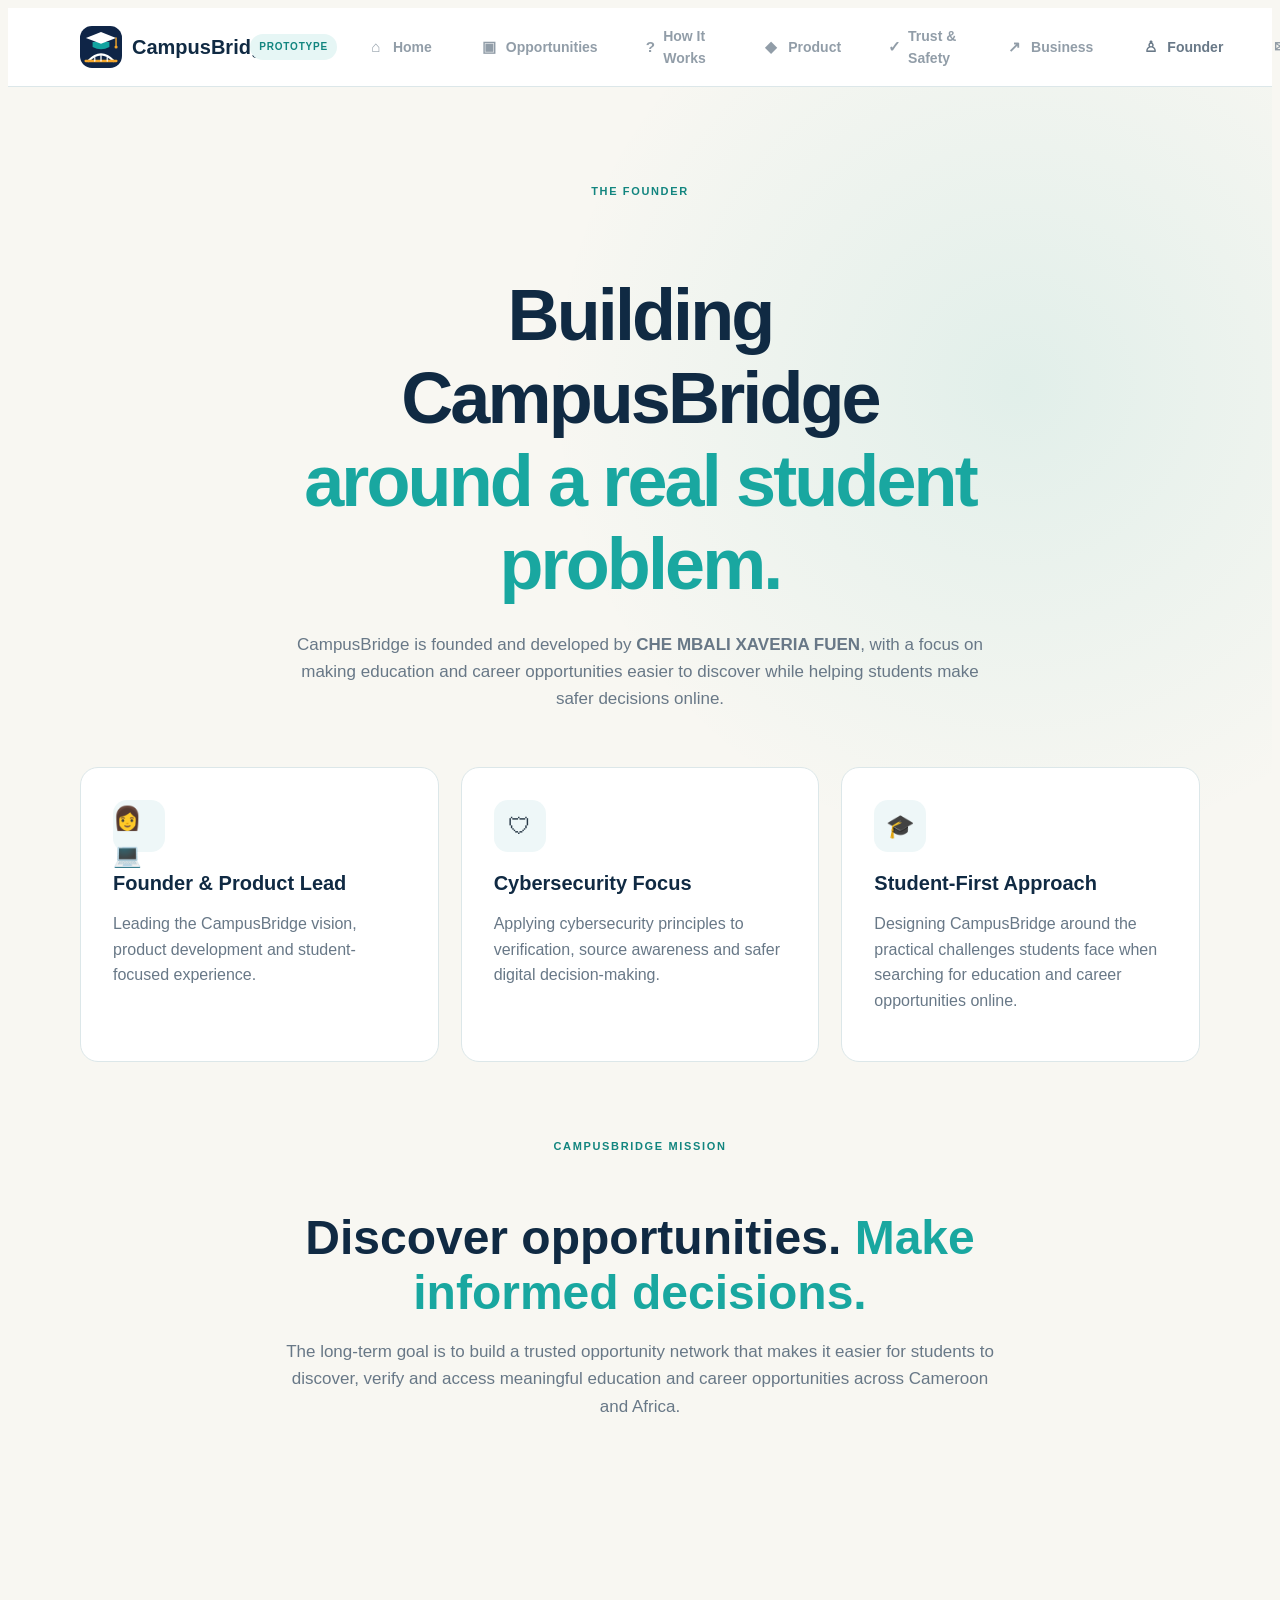
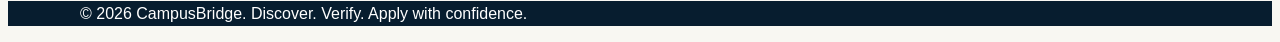
==== about.html @ 19564476 "Add dedicated Founder page" ====
<!DOCTYPE html>
<html lang="en">
<head>
    <meta charset="UTF-8">
    <meta name="viewport" content="width=device-width, initial-scale=1.0">

    <title>Founder | CampusBridge</title>

    <link rel="stylesheet" href="style.css">
</head>

<body>

    <header class="site-header">
        <div class="container nav-container">

            <a href="index.html" class="logo">
                <img src="campusbridge-logo.svg" alt="CampusBridge logo" class="logo-image">
                <span>CampusBridge</span>
            </a>

            <span class="prototype-badge">PROTOTYPE</span>

            <nav class="main-nav" aria-label="Main navigation">

                <a href="index.html" class="nav-link">
                    <span class="nav-icon">⌂</span>
                    <span>Home</span>
                </a>

                <a href="opportunities.html" class="nav-link">
                    <span class="nav-icon">▣</span>
                    <span>Opportunities</span>
                </a>

                <a href="how-it-works.html" class="nav-link">
                    <span class="nav-icon">?</span>
                    <span>How It Works</span>
                </a>

                <a href="product.html" class="nav-link">
                    <span class="nav-icon">◆</span>
                    <span>Product</span>
                </a>

                <a href="trust.html" class="nav-link">
                    <span class="nav-icon">✓</span>
                    <span>Trust &amp; Safety</span>
                </a>

                <a href="business.html" class="nav-link">
                    <span class="nav-icon">↗</span>
                    <span>Business</span>
                </a>

                <a href="about.html" class="nav-link active">
                    <span class="nav-icon">♙</span>
                    <span>Founder</span>
                </a>

                <a href="contact.html" class="nav-link">
                    <span class="nav-icon">✉</span>
                    <span>Contact</span>
                </a>

                <a href="login.html" class="nav-login">
                    <span class="nav-icon">→</span>
                    <span>Login</span>
                </a>

            </nav>

        </div>
    </header>


    <main>

        <section class="hero">
            <div class="container">

                <div class="section-heading">

                    <span class="eyebrow">
                        THE FOUNDER
                    </span>

                    <h1>
                        Building CampusBridge
                        <span>around a real student problem.</span>
                    </h1>

                    <p>
                        CampusBridge is founded and developed by
                        <strong>CHE MBALI XAVERIA FUEN</strong>, with a focus on
                        making education and career opportunities easier to
                        discover while helping students make safer decisions
                        online.
                    </p>

                </div>


                <div class="problem-grid">

                    <div class="problem-card">

                        <div class="card-icon">👩💻</div>

                        <h3>Founder &amp; Product Lead</h3>

                        <p>
                            Leading the CampusBridge vision, product
                            development and student-focused experience.
                        </p>

                    </div>


                    <div class="problem-card">

                        <div class="card-icon">🛡</div>

                        <h3>Cybersecurity Focus</h3>

                        <p>
                            Applying cybersecurity principles to verification,
                            source awareness and safer digital decision-making.
                        </p>

                    </div>


                    <div class="problem-card">

                        <div class="card-icon">🎓</div>

                        <h3>Student-First Approach</h3>

                        <p>
                            Designing CampusBridge around the practical
                            challenges students face when searching for
                            education and career opportunities online.
                        </p>

                    </div>

                </div>


                <div class="section-heading" style="margin-top: 70px;">

                    <span class="eyebrow">
                        CAMPUSBRIDGE MISSION
                    </span>

                    <h2>
                        Discover opportunities.
                        <span>Make informed decisions.</span>
                    </h2>

                    <p>
                        The long-term goal is to build a trusted opportunity
                        network that makes it easier for students to discover,
                        verify and access meaningful education and career
                        opportunities across Cameroon and Africa.
                    </p>

                </div>

            </div>
        </section>

    </main>


    <footer class="site-footer">
        <div class="container">
            <p>
                &copy; 2026 CampusBridge. Discover. Verify. Apply with confidence.
            </p>
        </div>
    </footer>

</body>
</html>
---- style.css ----
/* =========================================
CAMPUSBRIDGE
Main Website Styles
========================================= */

:root {
--navy: #102a43;
--navy-dark: #071d2f;
--teal: #19a7a0;
--teal-dark: #12857f;
--cream: #f8f7f2;
--light-blue: #eef7f8;
--white: #ffffff;
--text: #263746;
--muted: #687887;
--border: #dce7e9;
--shadow: 0 12px 35px rgba(16, 42, 67, 0.08);
}

/* =========================================
RESET
========================================= */

{
margin: 0;
padding: 0;
box-sizing: border-box;
}


html {
scroll-behavior: smooth;
}

body {
font-family: Arial, Helvetica, sans-serif;
background: var(--cream);
color: var(--text);
line-height: 1.6;
}

img {
max-width: 100%;
}

a {
color: inherit;
}

/* =========================================
CONTAINER
========================================= */

.container {
width: min(1120px, 92%);
margin: 0 auto;
}

/* =========================================
HEADER
========================================= */

.site-header {
background: var(--white);
border-bottom: 1px solid var(--border);
position: sticky;
top: 0;
z-index: 1000;
}

.nav-container {
min-height: 78px;
display: flex;
align-items: center;
gap: 18px;
}

.logo {
display: inline-flex;
align-items: center;
gap: 10px;
text-decoration: none;
color: var(--navy);
font-size: 20px;
font-weight: 800;
}

.logo-mark {
width: 38px;
height: 38px;
display: grid;
place-items: center;
background: var(--teal);
color: white;
border-radius: 10px;
font-size: 13px;
font-weight: 800;
}

.prototype-badge {
padding: 5px 9px;
border-radius: 999px;
background: #e6f6f5;
color: var(--teal-dark);
font-size: 10px;
font-weight: 800;
letter-spacing: 0.08em;
}

.site-header nav {
margin-left: auto;
display: flex;
gap: 25px;
}

.site-header nav a {
text-decoration: none;
color: var(--muted);
font-size: 14px;
font-weight: 600;
transition: 0.2s ease;
}

.site-header nav a:hover {
color: var(--teal);
}

/* =========================================
GENERAL SECTIONS
========================================= */

section {
padding: 100px 0;
}

.section-heading {
max-width: 720px;
margin: 0 auto 55px;
text-align: center;
}

.eyebrow {
display: inline-block;
margin-bottom: 14px;
color: var(--teal-dark);
font-size: 11px;
font-weight: 800;
letter-spacing: 0.15em;
}

h1,
h2,
h3 {
color: var(--navy);
line-height: 1.15;
}

h2 {
font-size: clamp(32px, 5vw, 48px);
margin-bottom: 18px;
}

.section-heading h2 span,
.hero h1 span,
.contact h2 span,
.trust h2 span {
color: var(--teal);
}

.section-heading p {
color: var(--muted);
font-size: 17px;
}

/* =========================================
BUTTONS
========================================= */

.btn {
display: inline-flex;
align-items: center;
justify-content: center;
min-height: 50px;
padding: 0 24px;
border-radius: 9px;
text-decoration: none;
font-weight: 700;
font-size: 14px;
transition: 0.25s ease;
}

.btn-primary {
background: var(--teal);
color: white;
box-shadow: 0 8px 20px rgba(25, 167, 160, 0.2);
}

.btn-primary:hover {
background: var(--teal-dark);
transform: translateY(-2px);
}

.btn-secondary {
background: white;
color: var(--navy);
border: 1px solid var(--border);
}

.btn-secondary:hover {
border-color: var(--teal);
color: var(--teal-dark);
}

/* =========================================
HERO
========================================= */

.hero {
padding: 90px 0 110px;
background:
radial-gradient(circle at 80% 20%, rgba(25, 167, 160, 0.10), transparent 30%),
var(--cream);
}

.hero-grid {
display: grid;
grid-template-columns: 1.05fr 0.95fr;
align-items: center;
gap: 70px;
}

.hero-content {
max-width: 600px;
}

.hero h1 {
font-size: clamp(46px, 6vw, 72px);
letter-spacing: -0.04em;
margin-bottom: 25px;
}

.hero-text {
max-width: 570px;
color: var(--muted);
font-size: 18px;
margin-bottom: 30px;
}

.hero-buttons {
display: flex;
gap: 13px;
flex-wrap: wrap;
}

/* =========================================
HERO VISUAL
========================================= */

.hero-visual {
display: flex;
justify-content: center;
}

.bridge-card {
position: relative;
width: min(100%, 480px);
height: 420px;
background: #dff3f2;
border-radius: 28px;
overflow: hidden;
box-shadow: var(--shadow);
border: 1px solid rgba(16, 42, 67, 0.05);
}

.bridge-sky {
position: absolute;
inset: 0;
overflow: hidden;
background:
linear-gradient(
to bottom,
#dff4f4 0%,
#edf8f5 60%,
#c9e9df 60%,
#b5dbd0 100%
);
}

.sun {
position: absolute;
width: 75px;
height: 75px;
border-radius: 50%;
background: #f6c85f;
top: 45px;
right: 55px;
opacity: 0.9;
}

.cloud {
position: absolute;
background: white;
width: 80px;
height: 25px;
border-radius: 30px;
opacity: 0.8;
}

.cloud::before,
.cloud::after {
content: "";
position: absolute;
background: white;
border-radius: 50%;
}

.cloud::before {
width: 35px;
height: 35px;
left: 15px;
top: -17px;
}

.cloud::after {
width: 28px;
height: 28px;
right: 12px;
top: -12px;
}

.cloud-one {
top: 90px;
left: 55px;
}

.cloud-two {
top: 150px;
right: 90px;
transform: scale(0.7);
}

.bridge {
position: absolute;
left: -5%;
right: -5%;
bottom: 82px;
height: 150px;
transform: perspective(500px) rotateX(18deg);
}

.bridge-road {
position: absolute;
left: -10%;
right: -10%;
top: 48px;
height: 70px;
background: var(--navy);
border-radius: 50% 50% 0 0;
}

.bridge-road::after {
content: "";
position: absolute;
left: 15%;
right: 15%;
top: 32px;
border-top: 4px dashed rgba(255, 255, 255, 0.6);
}

.bridge-support {
position: absolute;
width: 14px;
height: 115px;
bottom: 0;
background: var(--navy);
border-radius: 8px;
}

.support-one {
left: 28%;
}

.support-two {
right: 28%;
}

.opportunity-card {
position: absolute;
z-index: 5;
display: flex;
align-items: center;
gap: 11px;
background: white;
padding: 12px 15px;
border-radius: 12px;
box-shadow: 0 10px 25px rgba(16, 42, 67, 0.14);
min-width: 160px;
}

.opportunity-card > span {
width: 35px;
height: 35px;
display: grid;
place-items: center;
border-radius: 9px;
background: #e8f7f5;
}

.opportunity-card strong {
display: block;
color: var(--navy);
font-size: 12px;
}

.opportunity-card small {
display: block;
color: var(--muted);
font-size: 10px;
}

.opportunity-one {
top: 50px;
left: 25px;
}

.opportunity-two {
top: 175px;
right: 20px;
}

.opportunity-three {
bottom: 25px;
left: 80px;
}

/* =========================================
ABOUT / PROBLEM
========================================= */

.about {
background: white;
}

.problem-grid {
display: grid;
grid-template-columns: repeat(3, 1fr);
gap: 22px;
}

.problem-card {
padding: 32px;
border: 1px solid var(--border);
border-radius: 18px;
background: white;
transition: 0.25s ease;
}

.problem-card:hover {
transform: translateY(-5px);
box-shadow: var(--shadow);
}

.card-icon {
width: 52px;
height: 52px;
display: grid;
place-items: center;
margin-bottom: 20px;
background: var(--light-blue);
border-radius: 14px;
font-size: 23px;
}

.problem-card h3 {
margin-bottom: 10px;
font-size: 20px;
}

.problem-card p {
color: var(--muted);
}

/* =========================================
COMPARISON
========================================= */

.comparison {
background: var(--light-blue);
}

.comparison-grid {
display: grid;
grid-template-columns: 1fr 1fr;
gap: 25px;
}

.comparison-column {
padding: 35px;
border-radius: 20px;
background: white;
}

.new-way {
border: 2px solid rgba(25, 167, 160, 0.35);
}

.comparison-label {
display: inline-block;
margin-bottom: 12px;
font-size: 10px;
font-weight: 800;
letter-spacing: 0.14em;
color: var(--muted);
}

.new-way .comparison-label {
color: var(--teal-dark);
}

.comparison-column h3 {
font-size: 25px;
margin-bottom: 22px;
}

.comparison-item {
display: flex;
align-items: center;
gap: 13px;
padding: 13px 0;
border-top: 1px solid var(--border);
color: var(--muted);
font-size: 14px;
}

.comparison-item span {
font-weight: 900;
color: #a0adb7;
}

.new-way .comparison-item span {
color: var(--teal);
}

/* =========================================
OPPORTUNITIES
========================================= */

.opportunities {
background: white;
}

.opportunity-grid {
display: grid;
grid-template-columns: repeat(3, 1fr);
gap: 22px;
}

.opportunity-box {
padding: 30px;
border: 1px solid var(--border);
border-radius: 18px;
background: white;
transition: 0.25s ease;
}

.opportunity-box:hover {
transform: translateY(-5px);
box-shadow: var(--shadow);
}

.opportunity-icon {
width: 55px;
height: 55px;
display: grid;
place-items: center;
margin-bottom: 20px;
background: #e8f7f5;
border-radius: 14px;
font-size: 24px;
}

.opportunity-box h3 {
font-size: 20px;
margin-bottom: 10px;
}

.opportunity-box p {
color: var(--muted);
font-size: 14px;
margin-bottom: 18px;
}

.opportunity-box a {
color: var(--teal-dark);
text-decoration: none;
font-size: 13px;
font-weight: 800;
}

.featured-box {
background: var(--navy);
border-color: var(--navy);
}

.featured-box h3,
.featured-box p {
color: white;
}

.featured-box p {
opacity: 0.75;
}

.featured-box a {
color: #67d9d2;
}

/* =========================================
HOW IT WORKS
========================================= */

.how-it-works {
background: var(--cream);
}

.steps {
display: grid;
grid-template-columns: repeat(3, 1fr);
gap: 30px;
}

.step {
display: flex;
gap: 18px;
padding: 25px;
background: white;
border-radius: 16px;
border: 1px solid var(--border);
}

.step-number {
flex-shrink: 0;
color: var(--teal);
font-size: 18px;
font-weight: 900;
}

.step h3 {
margin-bottom: 8px;
font-size: 20px;
}

.step p {
color: var(--muted);
font-size: 14px;
}

/* =========================================
TRUST
========================================= */

.trust {
background: var(--navy);
color: white;
}

.trust-content {
display: grid;
grid-template-columns: 100px 1fr;
align-items: center;
gap: 30px;
max-width: 900px;
}

.trust-icon {
width: 85px;
height: 85px;
display: grid;
place-items: center;
border-radius: 22px;
background: rgba(255, 255, 255, 0.1);
font-size: 38px;
}

.trust h2 {
color: white;
}

.trust p {
max-width: 720px;
color: rgba(255, 255, 255, 0.72);
}

/* =========================================
CONTACT
========================================= */

.contact {
background: white;
text-align: center;
}

.contact-content {
max-width: 700px;
}

.contact p {
color: var(--muted);
margin-bottom: 28px;
}

/* =========================================
FOOTER
========================================= */

footer {
background: var(--navy-dark);
color: white;
}

.footer-content {
min-height: 160px;
display: flex;
align-items: center;
justify-content: space-between;
gap: 30px;
}

.footer-brand .logo {
color: white;
}

.footer-brand p {
margin-top: 10px;
color: rgba(255, 255, 255, 0.55);
font-size: 13px;
}

.footer-links {
display: flex;
gap: 22px;
}

.footer-links a {
color: rgba(255, 255, 255, 0.65);
text-decoration: none;
font-size: 13px;
}

.footer-links a:hover {
color: white;
}

.footer-bottom {
border-top: 1px solid rgba(255, 255, 255, 0.1);
padding: 20px;
text-align: center;
color: rgba(255, 255, 255, 0.45);
font-size: 12px;
}

/* =========================================
TABLET
========================================= */

@media (max-width: 900px) {

.hero-grid {  
    grid-template-columns: 1fr;  
    gap: 50px;  
}  

.hero-content {  
    max-width: 700px;  
    text-align: center;  
    margin: auto;  
}  

.hero-text {  
    margin-left: auto;  
    margin-right: auto;  
}  

.hero-buttons {  
    justify-content: center;  
}  

.hero-visual {  
    margin: auto;  
    width: 100%;  
}  

.problem-grid,  
.opportunity-grid {  
    grid-template-columns: repeat(2, 1fr);  
}  

.steps {  
    grid-template-columns: 1fr;  
}

}

/* =========================================
MOBILE
========================================= */

@media (max-width: 650px) {

section {  
    padding: 70px 0;  
}  

.site-header {  
    position: relative;  
}  

.nav-container {  
    min-height: 70px;  
    flex-wrap: wrap;  
    padding: 12px 0;  
}  

.site-header nav {  
    width: 100%;  
    order: 3;  
    justify-content: center;  
    gap: 16px;  
    padding-bottom: 5px;  
    overflow-x: auto;  
}  

.site-header nav a {  
    white-space: nowrap;  
    font-size: 12px;  
}  

.prototype-badge {  
    margin-left: auto;  
}  

.hero {  
    padding: 65px 0 75px;  
}  

.hero h1 {  
    font-size: 43px;  
}  

.hero-text {  
    font-size: 16px;  
}  

.hero-buttons {  
    flex-direction: column;  
}  

.btn {  
    width: 100%;  
}  

.bridge-card {  
    height: 350px;  
}  

.opportunity-card {  
    transform: scale(0.85);  
}  

.opportunity-one {  
    left: -5px;  
}  

.opportunity-two {  
    right: -8px;  
}  

.opportunity-three {  
    left: 35px;  
}  

.problem-grid,  
.comparison-grid,  
.opportunity-grid {  
    grid-template-columns: 1fr;  
}  

.comparison-column {  
    padding: 25px;  
}  

.trust-content {  
    grid-template-columns: 1fr;  
    text-align: center;  
}  

.trust-icon {  
    margin: auto;  
}  

.footer-content {  
    flex-direction: column;  
    align-items: flex-start;  
    padding: 35px 0;  
}  

.footer-links {  
    flex-wrap: wrap;  
}

}

/* =========================================
   OPPORTUNITIES PAGE
   ========================================= */

.opportunities-page-hero {
    padding: 75px 0 60px;
    background:
        radial-gradient(circle at 80% 20%, rgba(25, 167, 160, 0.10), transparent 30%),
        var(--cream);
}

.opportunities-page-hero h1 {
    max-width: 700px;
    font-size: clamp(42px, 6vw, 64px);
    letter-spacing: -0.04em;
    margin-bottom: 20px;
}

.opportunities-page-hero h1 span {
    color: var(--teal);
}

.opportunities-page-hero p {
    max-width: 650px;
    color: var(--muted);
    font-size: 18px;
}

.opportunity-browser {
    background: white;
    padding-top: 50px;
}

.search-box {
    max-width: 750px;
    margin: 0 auto 25px;
}

.search-box input {
    width: 100%;
    min-height: 58px;
    padding: 0 20px;
    border: 1px solid var(--border);
    border-radius: 12px;
    background: white;
    color: var(--text);
    font-size: 16px;
    outline: none;
    box-shadow: 0 5px 18px rgba(16, 42, 67, 0.05);
}

.search-box input:focus {
    border-color: var(--teal);
    box-shadow: 0 0 0 3px rgba(25, 167, 160, 0.12);
}

.filters {
    display: flex;
    justify-content: center;
    flex-wrap: wrap;
    gap: 10px;
    margin-bottom: 45px;
}

.filter {
    border: 1px solid var(--border);
    background: white;
    color: var(--muted);
    padding: 11px 18px;
    border-radius: 999px;
    cursor: pointer;
    font-size: 13px;
    font-weight: 700;
}

.filter:hover {
    border-color: var(--teal);
    color: var(--teal-dark);
}

.filter.active {
    background: var(--teal);
    border-color: var(--teal);
    color: white;
}

.live-opportunities {
    display: grid;
    grid-template-columns: repeat(2, 1fr);
    gap: 24px;
}

.listing-card {
    padding: 28px;
    border: 1px solid var(--border);
    border-radius: 18px;
    background: white;
    transition: 0.25s ease;
}

.listing-card:hover {
    transform: translateY(-4px);
    box-shadow: var(--shadow);
}

.listing-top {
    display: flex;
    align-items: center;
    justify-content: space-between;
    gap: 15px;
    margin-bottom: 18px;
}

.listing-category {
    display: inline-flex;
    align-items: center;
    padding: 7px 11px;
    border-radius: 999px;
    background: #e8f7f5;
    color: var(--teal-dark);
    font-size: 11px;
    font-weight: 800;
}

.verified {
    color: var(--teal-dark);
    font-size: 11px;
    font-weight: 700;
}

.status-closed {
    color: #9a5b00;
    background: #fff3d6;
    padding: 6px 10px;
    border-radius: 999px;
    font-size: 11px;
    font-weight: 800;
}

.listing-card h2 {
    font-size: 24px;
    margin-bottom: 12px;
}

.listing-description {
    color: var(--muted);
    font-size: 14px;
    margin-bottom: 20px;
}

.listing-meta {
    display: flex;
    flex-wrap: wrap;
    gap: 8px;
    margin-bottom: 25px;
}

.listing-meta span {
    padding: 7px 10px;
    border-radius: 8px;
    background: var(--light-blue);
    color: var(--muted);
    font-size: 11px;
}

.listing-footer {
    display: flex;
    align-items: center;
    justify-content: space-between;
    gap: 15px;
    padding-top: 18px;
    border-top: 1px solid var(--border);
}

.source strong {
    display: block;
    color: var(--navy);
    font-size: 11px;
}

.source small {
    color: var(--muted);
    font-size: 10px;
}

.listing-button {
    display: inline-flex;
    align-items: center;
    justify-content: center;
    padding: 10px 14px;
    border-radius: 8px;
    background: var(--navy);
    color: white;
    text-decoration: none;
    font-size: 11px;
    font-weight: 700;
}

.listing-button:hover {
    background: var(--teal);
}

.verification-notice {
    display: flex;
    gap: 18px;
    align-items: flex-start;
    margin-top: 40px;
    padding: 25px;
    border-radius: 16px;
    background: var(--light-blue);
    border: 1px solid var(--border);
}

.verification-icon {
    font-size: 28px;
}

.verification-notice h3 {
    margin-bottom: 7px;
    font-size: 18px;
}

.verification-notice p {
    color: var(--muted);
    font-size: 13px;
}


/* OPPORTUNITIES MOBILE */

@media (max-width: 800px) {

    .live-opportunities {
        grid-template-columns: 1fr;
    }

}

@media (max-width: 650px) {

    .opportunities-page-hero {
        padding: 60px 0 45px;
    }

    .opportunities-page-hero h1 {
        font-size: 42px;
    }

    .listing-top,
    .listing-footer {
        align-items: flex-start;
        flex-direction: column;
    }

    .listing-button {
        width: 100%;
    }

    .verification-notice {
        flex-direction: column;
    }

}


.logo-image {
    width: 42px;
    height: 42px;
    display: block;
    object-fit: contain;
}

/* =========================================
   CAMPUSBRIDGE SERVICES
   ========================================= */

.services {
    padding: 90px 0;
    background: #F7F9FC;
}

.services .section-heading {
    max-width: 720px;
    margin: 0 auto 50px;
    text-align: center;
}

.services .section-heading p {
    margin-top: 18px;
    color: #5B6B85;
    line-height: 1.7;
}

.services-grid {
    display: grid;
    grid-template-columns: repeat(3, 1fr);
    gap: 24px;
}

.service-card {
    background: #FFFFFF;
    border: 1px solid #E3EAF2;
    border-radius: 18px;
    padding: 32px;
    box-shadow: 0 10px 30px rgba(15, 37, 71, 0.06);
    transition: transform 0.2s ease, box-shadow 0.2s ease;
}

.service-card:hover {
    transform: translateY(-4px);
    box-shadow: 0 16px 36px rgba(15, 37, 71, 0.10);
}

.service-icon {
    width: 52px;
    height: 52px;
    display: flex;
    align-items: center;
    justify-content: center;
    border-radius: 14px;
    background: #E8F7F6;
    font-size: 24px;
    margin-bottom: 22px;
}

.service-card h3 {
    margin-bottom: 12px;
    color: #0F2547;
}

.service-card p {
    color: #5B6B85;
    line-height: 1.7;
}

@media (max-width: 800px) {
    .services-grid {
        grid-template-columns: 1fr;
    }
}


/* Student Dashboard */
.dashboard-page {
    padding-top: 110px;
    padding-bottom: 80px;
}

.dashboard-hero {
    margin-bottom: 35px;
}

.dashboard-hero h1 {
    max-width: 800px;
    margin-bottom: 12px;
}

.dashboard-hero p {
    max-width: 700px;
}

.dashboard-grid {
    display: grid;
    grid-template-columns: repeat(2, minmax(0, 1fr));
    gap: 25px;
}

.dashboard-card {
    background: #ffffff;
    border: 1px solid #e5eaf1;
    border-radius: 18px;
    padding: 28px;
    box-shadow: 0 8px 25px rgba(15, 37, 71, 0.06);
}

.dashboard-card h2 {
    margin-top: 0;
    margin-bottom: 22px;
    color: #0F2547;
}

.dashboard-card p {
    line-height: 1.6;
    margin: 10px 0;
}

.application-count {
    margin-bottom: 20px;
}

.application-item {
    border: 1px solid #e5eaf1;
    border-radius: 12px;
    padding: 18px;
    margin-bottom: 15px;
}

.application-item h3 {
    margin-top: 0;
    color: #0F2547;
}

#profile-error,
#applications-error {
    padding: 12px;
    border-radius: 8px;
    background: #fff3f3;
}

@media (max-width: 768px) {
    .dashboard-grid {
        grid-template-columns: 1fr;
    }

    .dashboard-page {
        padding-top: 80px;
    }
}

/* ================================
   CAMPUSBRIDGE LOGIN PAGE
   ================================ */

.login-page {
    min-height: calc(100vh - 80px);
    display: flex;
    align-items: center;
    padding: 60px 0;
}

.login-layout {
    display: grid;
    grid-template-columns: 1.1fr 0.9fr;
    gap: 70px;
    align-items: center;
    max-width: 1050px;
    margin: 0 auto;
}

.login-intro {
    max-width: 560px;
}

.login-intro .eyebrow {
    display: inline-block;
    margin-bottom: 18px;
}

.login-intro h1 {
    font-size: clamp(2.4rem, 5vw, 4.2rem);
    line-height: 1.05;
    margin-bottom: 22px;
}

.login-intro h1 span {
    display: block;
}

.login-intro p {
    font-size: 1.08rem;
    line-height: 1.7;
    opacity: 0.8;
    max-width: 520px;
}

.login-features {
    display: grid;
    gap: 14px;
    margin-top: 32px;
}

.login-feature {
    display: flex;
    align-items: center;
    gap: 14px;
}

.login-feature-icon {
    width: 42px;
    height: 42px;
    display: grid;
    place-items: center;
    border-radius: 12px;
    background: rgba(255, 255, 255, 0.08);
    font-size: 1.1rem;
}

.login-feature strong {
    display: block;
    margin-bottom: 2px;
}

.login-feature span {
    font-size: 0.9rem;
    opacity: 0.7;
}

.login-card {
    width: 100%;
    padding: 38px;
    border-radius: 24px;
    background: rgba(255, 255, 255, 0.06);
    border: 1px solid rgba(255, 255, 255, 0.12);
    box-shadow: 0 25px 70px rgba(0, 0, 0, 0.18);
    backdrop-filter: blur(14px);
}

.login-card-header {
    margin-bottom: 28px;
}

.login-card-header h2 {
    margin-bottom: 8px;
}

.login-card-header p {
    margin: 0;
    opacity: 0.7;
    line-height: 1.6;
}

.login-form {
    display: grid;
    gap: 20px;
}

.login-form .form-group {
    display: grid;
    gap: 8px;
}

.login-form label {
    font-size: 0.92rem;
    font-weight: 600;
}

.login-form input {
    width: 100%;
    box-sizing: border-box;
    padding: 14px 16px;
    border-radius: 12px;
    border: 1px solid rgba(255, 255, 255, 0.15);
    background: rgba(255, 255, 255, 0.06);
    color: inherit;
    font: inherit;
    outline: none;
    transition: border-color 0.2s ease, box-shadow 0.2s ease;
}

.login-form input:focus {
    border-color: currentColor;
    box-shadow: 0 0 0 3px rgba(255, 255, 255, 0.08);
}

.login-form input::placeholder {
    opacity: 0.45;
}

.login-form .btn {
    width: 100%;
    margin-top: 4px;
}

#login-message {
    min-height: 22px;
    margin: 0;
    text-align: center;
    font-size: 0.9rem;
}

@media (max-width: 800px) {

    .login-page {
        padding: 40px 0;
    }

    .login-layout {
        grid-template-columns: 1fr;
        gap: 35px;
    }

    .login-intro {
        text-align: center;
        margin: 0 auto;
    }

    .login-intro p {
        margin-left: auto;
        margin-right: auto;
    }

    .login-features {
        text-align: left;
        max-width: 420px;
        margin-left: auto;
        margin-right: auto;
    }

    .login-card {
        max-width: 520px;
        margin: 0 auto;
        box-sizing: border-box;
    }
}

@media (max-width: 480px) {

    .login-card {
        padding: 26px 20px;
        border-radius: 18px;
    }

    .login-intro h1 {
        font-size: 2.3rem;
    }
}

/* ================================
   CAMPUSBRIDGE ADVANCED NAVIGATION
   ================================ */

.site-header {
    position: sticky;
    top: 0;
    z-index: 1000;
    backdrop-filter: blur(18px);
    -webkit-backdrop-filter: blur(18px);
}

.main-nav {
    display: flex;
    align-items: center;
    gap: 6px;
}

.nav-link,
.nav-login {
    display: inline-flex;
    align-items: center;
    gap: 7px;
    padding: 9px 11px;
    border-radius: 10px;
    text-decoration: none;
    transition:
        background 0.2s ease,
        transform 0.2s ease,
        opacity 0.2s ease;
}

.nav-link {
    opacity: 0.72;
}

.nav-link:hover {
    opacity: 1;
    background: rgba(255, 255, 255, 0.07);
    transform: translateY(-1px);
}

.nav-link.active {
    opacity: 1;
    background: rgba(255, 255, 255, 0.1);
}

.nav-icon {
    width: 20px;
    height: 20px;
    display: inline-grid;
    place-items: center;
    font-size: 0.95rem;
    line-height: 1;
}

.nav-login {
    margin-left: 6px;
    padding-left: 15px;
    padding-right: 15px;
    font-weight: 700;
    border: 1px solid rgba(255, 255, 255, 0.15);
}

.nav-login:hover {
    transform: translateY(-1px);
}

html {
    scroll-behavior: smooth;
}

@media (max-width: 1050px) {

    .main-nav {
        gap: 2px;
    }

    .nav-link,
    .nav-login {
        padding: 8px;
    }

    .nav-link span:last-child,
    .nav-login span:last-child {
        display: none;
    }

    .nav-icon {
        width: 24px;
        height: 24px;
    }
}

@media (max-width: 700px) {

    .site-header {
        position: relative;
    }

    .nav-container {
        flex-wrap: wrap;
        gap: 12px;
    }

    .main-nav {
        width: 100%;
        overflow-x: auto;
        justify-content: flex-start;
        padding-bottom: 4px;
        scrollbar-width: none;
    }

    .main-nav::-webkit-scrollbar {
        display: none;
    }

    .nav-link span:last-child,
    .nav-login span:last-child {
        display: inline;
    }

    .nav-link,
    .nav-login {
        flex: 0 0 auto;
        white-space: nowrap;
    }
}

/* ================================
   CAMPUSBRIDGE WELCOME SCREEN
   ================================ */

.campusbridge-welcome {
    min-height: calc(100vh - 80px);
    display: flex;
    align-items: center;
}

.welcome-caption {
    margin-top: 22px;
    font-size: 0.88rem;
    font-weight: 600;
    letter-spacing: 0.04em;
    opacity: 0.65;
}

.welcome-card {
    padding: 42px;
    border-radius: 28px;
    background: rgba(255, 255, 255, 0.06);
    border: 1px solid rgba(255, 255, 255, 0.12);
    box-shadow: 0 30px 80px rgba(0, 0, 0, 0.18);
    backdrop-filter: blur(18px);
    max-width: 430px;
    margin-left: auto;
}

.welcome-card-icon {
    width: 58px;
    height: 58px;
    display: grid;
    place-items: center;
    border-radius: 16px;
    background: rgba(255, 255, 255, 0.1);
    font-size: 1.5rem;
    margin-bottom: 24px;
}

.welcome-card h2 {
    font-size: 1.7rem;
    line-height: 1.2;
    margin-bottom: 14px;
}

.welcome-card p {
    line-height: 1.7;
    opacity: 0.72;
    margin-bottom: 28px;
}

.welcome-flow {
    display: flex;
    align-items: center;
    flex-wrap: wrap;
    gap: 9px;
    font-size: 0.85rem;
    font-weight: 700;
    opacity: 0.8;
}

.welcome-flow span:nth-child(even) {
    opacity: 0.45;
}

@media (max-width: 800px) {

    .campusbridge-welcome {
        min-height: auto;
        padding-top: 60px;
        padding-bottom: 60px;
    }

    .welcome-card {
        margin: 20px auto 0;
        max-width: 520px;
    }
}

@media (max-width: 480px) {

    .welcome-card {
        padding: 28px 24px;
        border-radius: 20px;
    }

    .welcome-card h2 {
        font-size: 1.45rem;
    }

    .welcome-flow {
        font-size: 0.78rem;
    }
}
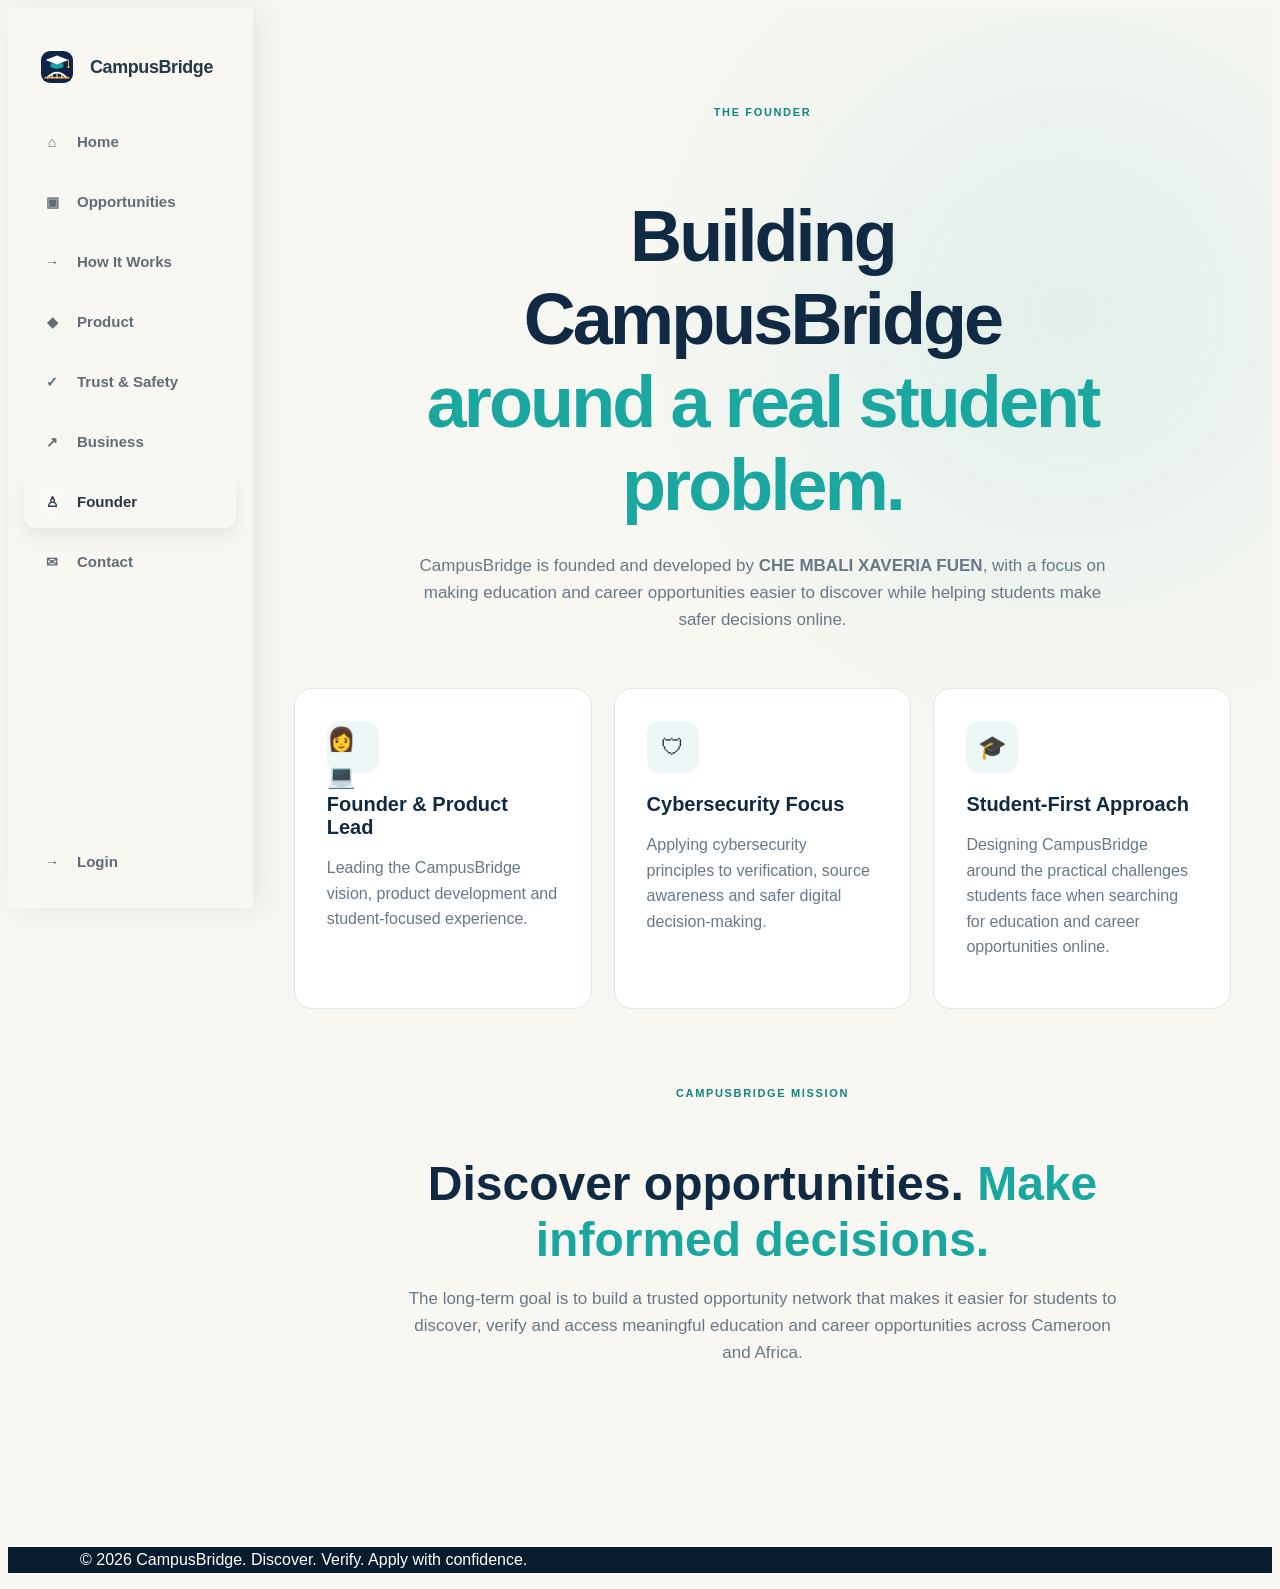
==== commit 8bf30227: "Add public sidebar to Founder page" ====
--- a/about.html
+++ b/about.html
@@ -11,67 +11,67 @@
 
 <body>
 
-    <header class="site-header">
-        <div class="container nav-container">
+    <div class="public-shell">
+    <aside class="public-sidebar">
+        <a href="index.html" class="public-brand">
+            <img src="campusbridge-logo.svg"
+                 alt="CampusBridge logo"
+                 class="public-brand-logo">
+            <span>CampusBridge</span>
+        </a>
 
-            <a href="index.html" class="logo">
-                <img src="campusbridge-logo.svg" alt="CampusBridge logo" class="logo-image">
-                <span>CampusBridge</span>
+        <nav class="public-sidebar-nav" aria-label="Main navigation">
+            <a href="index.html" class="public-sidebar-link">
+                <span class="public-sidebar-icon">⌂</span>
+                <span>Home</span>
             </a>
 
-            <span class="prototype-badge">PROTOTYPE</span>
+            <a href="opportunities.html" class="public-sidebar-link">
+                <span class="public-sidebar-icon">▣</span>
+                <span>Opportunities</span>
+            </a>
 
-            <nav class="main-nav" aria-label="Main navigation">
+            <a href="how-it-works.html" class="public-sidebar-link">
+                <span class="public-sidebar-icon">→</span>
+                <span>How It Works</span>
+            </a>
 
-                <a href="index.html" class="nav-link">
-                    <span class="nav-icon">⌂</span>
-                    <span>Home</span>
-                </a>
+            <a href="product.html" class="public-sidebar-link">
+                <span class="public-sidebar-icon">◆</span>
+                <span>Product</span>
+            </a>
 
-                <a href="opportunities.html" class="nav-link">
-                    <span class="nav-icon">▣</span>
-                    <span>Opportunities</span>
-                </a>
+            <a href="trust.html" class="public-sidebar-link">
+                <span class="public-sidebar-icon">✓</span>
+                <span>Trust &amp; Safety</span>
+            </a>
 
-                <a href="how-it-works.html" class="nav-link">
-                    <span class="nav-icon">?</span>
-                    <span>How It Works</span>
-                </a>
+            <a href="business.html" class="public-sidebar-link">
+                <span class="public-sidebar-icon">↗</span>
+                <span>Business</span>
+            </a>
 
-                <a href="product.html" class="nav-link">
-                    <span class="nav-icon">◆</span>
-                    <span>Product</span>
-                </a>
+            <a href="about.html" class="public-sidebar-link active">
+                <span class="public-sidebar-icon">♙</span>
+                <span>Founder</span>
+            </a>
 
-                <a href="trust.html" class="nav-link">
-                    <span class="nav-icon">✓</span>
-                    <span>Trust &amp; Safety</span>
-                </a>
+            <a href="contact.html" class="public-sidebar-link">
+                <span class="public-sidebar-icon">✉</span>
+                <span>Contact</span>
+            </a>
+        </nav>
 
-                <a href="business.html" class="nav-link">
-                    <span class="nav-icon">↗</span>
-                    <span>Business</span>
-                </a>
+        <div class="public-sidebar-bottom">
+            <a href="login.html" class="public-login-link">
+                <span class="public-sidebar-icon">→</span>
+                <span>Login</span>
+            </a>
+        </div>
+    </aside>
 
-                <a href="about.html" class="nav-link active">
-                    <span class="nav-icon">♙</span>
-                    <span>Founder</span>
-                </a>
+    <div class="public-main">
 
-                <a href="contact.html" class="nav-link">
-                    <span class="nav-icon">✉</span>
-                    <span>Contact</span>
-                </a>
-
-                <a href="login.html" class="nav-login">
-                    <span class="nav-icon">→</span>
-                    <span>Login</span>
-                </a>
-
-            </nav>
-
-        </div>
-    </header>
 
 
     <main>
@@ -172,6 +172,8 @@
         </section>
 
     </main>
+    </div>
+</div>
 
 
     <footer class="site-footer">
--- a/style.css
+++ b/style.css
@@ -1751,3 +1751,700 @@
         font-size: 0.78rem;
     }
 }
+
+
+/* =========================================
+   STUDENT DASHBOARD
+   ========================================= */
+
+.dashboard-shell {
+    min-height: 100vh;
+    display: flex;
+}
+
+.dashboard-sidebar {
+    width: 245px;
+    min-height: 100vh;
+    padding: 28px 18px;
+    display: flex;
+    flex-direction: column;
+    border-right: 1px solid rgba(255, 255, 255, 0.08);
+    background: rgba(0, 0, 0, 0.08);
+    position: sticky;
+    top: 0;
+    align-self: flex-start;
+    box-sizing: border-box;
+}
+
+.dashboard-brand {
+    display: flex;
+    align-items: center;
+    gap: 10px;
+    padding: 0 10px 28px;
+    color: inherit;
+    text-decoration: none;
+    font-weight: 800;
+    font-size: 1.05rem;
+}
+
+.dashboard-brand-mark {
+    width: 36px;
+    height: 36px;
+    display: inline-grid;
+    place-items: center;
+    border-radius: 10px;
+    font-size: 0.78rem;
+    font-weight: 800;
+    border: 1px solid rgba(255, 255, 255, 0.14);
+}
+
+.dashboard-menu {
+    width: 100%;
+    display: flex;
+    flex-direction: column;
+    align-items: stretch;
+    gap: 6px;
+}
+
+.dashboard-menu-link,
+.dashboard-logout {
+    width: 100%;
+    flex: none;
+    min-height: 44px;
+    padding: 10px 12px;
+    box-sizing: border-box;
+    display: flex;
+    align-items: center;
+    gap: 11px;
+    border-radius: 10px;
+    border: 0;
+    background: transparent;
+    color: inherit;
+    text-decoration: none;
+    font: inherit;
+    text-align: left;
+    cursor: pointer;
+    opacity: 0.72;
+    transition:
+        background 0.2s ease,
+        opacity 0.2s ease,
+        transform 0.2s ease;
+}
+
+.dashboard-menu-link:hover,
+.dashboard-logout:hover {
+    opacity: 1;
+    background: rgba(255, 255, 255, 0.07);
+    transform: translateX(2px);
+}
+
+.dashboard-menu-link.active {
+    opacity: 1;
+    background: rgba(255, 255, 255, 0.1);
+}
+
+.dashboard-menu-icon {
+    width: 22px;
+    min-width: 22px;
+    display: inline-grid;
+    place-items: center;
+    font-size: 1rem;
+    line-height: 1;
+}
+
+.dashboard-sidebar-bottom {
+    margin-top: auto;
+    padding-top: 24px;
+    display: flex;
+    flex-direction: column;
+    gap: 6px;
+}
+
+.dashboard-main {
+    flex: 1;
+    min-width: 0;
+    padding: 42px 42px 60px;
+}
+
+.dashboard-topbar {
+    display: flex;
+    align-items: flex-end;
+    justify-content: space-between;
+    gap: 30px;
+    margin-bottom: 28px;
+}
+
+.dashboard-topbar h1 {
+    margin: 4px 0 8px;
+}
+
+.dashboard-subtitle {
+    margin: 0;
+    max-width: 650px;
+    opacity: 0.72;
+}
+
+.dashboard-overview {
+    display: grid;
+    grid-template-columns: repeat(3, minmax(0, 1fr));
+    gap: 18px;
+    margin-bottom: 24px;
+}
+
+.dashboard-stat-card {
+    padding: 22px;
+    border-radius: 16px;
+    border: 1px solid rgba(255, 255, 255, 0.08);
+    background: rgba(255, 255, 255, 0.035);
+    box-shadow: 0 12px 30px rgba(0, 0, 0, 0.08);
+}
+
+.dashboard-stat-label {
+    display: block;
+    margin-bottom: 10px;
+    font-size: 0.78rem;
+    font-weight: 700;
+    letter-spacing: 0.08em;
+    text-transform: uppercase;
+    opacity: 0.6;
+}
+
+.dashboard-stat-card strong {
+    display: block;
+    margin-bottom: 7px;
+    font-size: 1.45rem;
+}
+
+.dashboard-stat-card span:last-child,
+.dashboard-stat-card a {
+    font-size: 0.9rem;
+    opacity: 0.68;
+}
+
+.dashboard-stat-card a {
+    color: inherit;
+    text-decoration: none;
+}
+
+.dashboard-stat-card a:hover {
+    opacity: 1;
+}
+
+.dashboard-grid {
+    display: grid;
+    grid-template-columns: minmax(0, 1fr) minmax(0, 1fr);
+    gap: 22px;
+}
+
+.dashboard-card {
+    min-width: 0;
+    padding: 26px;
+    border-radius: 18px;
+    border: 1px solid rgba(255, 255, 255, 0.08);
+    background: rgba(255, 255, 255, 0.035);
+    box-shadow: 0 14px 34px rgba(0, 0, 0, 0.08);
+}
+
+.dashboard-card-header {
+    margin-bottom: 22px;
+}
+
+.dashboard-card-eyebrow {
+    margin: 0 0 5px;
+    font-size: 0.72rem;
+    font-weight: 700;
+    letter-spacing: 0.08em;
+    text-transform: uppercase;
+    opacity: 0.55;
+}
+
+.dashboard-card h2 {
+    margin: 0;
+}
+
+.dashboard-card p {
+    line-height: 1.6;
+}
+
+.application-count {
+    margin-top: 0;
+}
+
+.application-item {
+    padding: 16px 0;
+    border-top: 1px solid rgba(255, 255, 255, 0.08);
+}
+
+.application-item h3 {
+    margin-top: 0;
+}
+
+@media (max-width: 900px) {
+    .dashboard-sidebar {
+        width: 210px;
+    }
+
+    .dashboard-main {
+        padding: 32px 24px 50px;
+    }
+
+    .dashboard-overview {
+        grid-template-columns: 1fr;
+    }
+
+    .dashboard-grid {
+        grid-template-columns: 1fr;
+    }
+}
+
+@media (max-width: 700px) {
+    .dashboard-shell {
+        display: block;
+    }
+
+    .dashboard-sidebar {
+        width: 100%;
+        min-height: auto;
+        position: relative;
+        padding: 18px 16px;
+        border-right: 0;
+        border-bottom: 1px solid rgba(255, 255, 255, 0.08);
+    }
+
+    .dashboard-brand {
+        padding-bottom: 16px;
+    }
+
+    .dashboard-menu {
+        flex-direction: row;
+        overflow-x: auto;
+        padding-bottom: 4px;
+    }
+
+    .dashboard-menu-link,
+    .dashboard-logout {
+        width: auto;
+        flex: 0 0 auto;
+        white-space: nowrap;
+    }
+
+    .dashboard-sidebar-bottom {
+        margin-top: 10px;
+        padding-top: 0;
+    }
+
+    .dashboard-sidebar-bottom .dashboard-menu-link {
+        display: none;
+    }
+
+    .dashboard-main {
+        padding: 28px 16px 40px;
+    }
+
+    .dashboard-topbar {
+        align-items: flex-start;
+        flex-direction: column;
+        gap: 18px;
+    }
+
+    .dashboard-topbar .btn {
+        width: 100%;
+        justify-content: center;
+    }
+
+    .dashboard-card {
+        padding: 20px;
+    }
+}
+
+
+/* =========================================
+   PUBLIC HOMEPAGE SIDEBAR
+   ========================================= */
+
+.public-shell {
+    min-height: 100vh;
+    display: flex;
+}
+
+.public-sidebar {
+    flex: 0 0 245px;
+    width: 245px;
+    height: 100vh;
+    padding: 28px 18px;
+    box-sizing: border-box;
+    display: flex;
+    flex-direction: column;
+    position: sticky;
+    top: 0;
+    align-self: flex-start;
+    overflow-y: auto;
+    border-right: 1px solid rgba(255, 255, 255, 0.08);
+}
+
+.public-brand {
+    display: flex;
+    align-items: center;
+    gap: 10px;
+    padding: 0 10px 18px;
+    color: inherit;
+    text-decoration: none;
+    font-weight: 800;
+    font-size: 1.05rem;
+}
+
+.public-brand-logo {
+    width: 38px;
+    height: 38px;
+    object-fit: contain;
+}
+
+.public-prototype {
+    align-self: flex-start;
+    margin: 0 10px 24px;
+}
+
+.public-sidebar-nav {
+    display: flex;
+    flex-direction: column;
+    gap: 6px;
+}
+
+.public-sidebar-link,
+.public-login-link {
+    width: 100%;
+    min-height: 44px;
+    padding: 10px 12px;
+    box-sizing: border-box;
+    display: flex;
+    align-items: center;
+    gap: 11px;
+    border-radius: 10px;
+    color: inherit;
+    text-decoration: none;
+    opacity: 0.72;
+    transition:
+        background 0.2s ease,
+        opacity 0.2s ease,
+        transform 0.2s ease;
+}
+
+.public-sidebar-link:hover,
+.public-login-link:hover {
+    opacity: 1;
+    background: rgba(255, 255, 255, 0.07);
+    transform: translateX(2px);
+}
+
+.public-sidebar-link.active {
+    opacity: 1;
+    background: rgba(255, 255, 255, 0.1);
+}
+
+.public-sidebar-icon {
+    width: 22px;
+    min-width: 22px;
+    display: inline-grid;
+    place-items: center;
+    font-size: 1rem;
+    line-height: 1;
+}
+
+.public-sidebar-bottom {
+    margin-top: auto;
+    padding-top: 24px;
+}
+
+.public-login-link {
+    font-weight: 700;
+    border: 1px solid rgba(255, 255, 255, 0.12);
+}
+
+.public-main {
+    flex: 1;
+    min-width: 0;
+    width: calc(100% - 245px);
+}
+
+.public-main .site-header {
+    display: none;
+}
+
+.public-main .hero {
+    min-height: calc(100vh - 0px);
+}
+
+.public-main .hero-grid {
+    min-height: calc(100vh - 0px);
+}
+
+@media (max-width: 850px) {
+    .public-sidebar {
+        width: 210px;
+    }
+}
+
+@media (max-width: 700px) {
+    .public-shell {
+        display: block;
+    }
+
+    .public-sidebar {
+        width: 100%;
+        min-height: auto;
+        position: relative;
+        padding: 18px 16px;
+        border-right: 0;
+        border-bottom: 1px solid rgba(255, 255, 255, 0.08);
+    }
+
+    .public-brand {
+        padding-bottom: 14px;
+    }
+
+    .public-prototype {
+        margin-bottom: 14px;
+    }
+
+    .public-sidebar-nav {
+        flex-direction: row;
+        overflow-x: auto;
+        padding-bottom: 4px;
+    }
+
+    .public-sidebar-link,
+    .public-login-link {
+        width: auto;
+        flex: 0 0 auto;
+        white-space: nowrap;
+    }
+
+    .public-sidebar-bottom {
+        margin-top: 10px;
+        padding-top: 0;
+    }
+
+    .public-main .hero-grid {
+        min-height: auto;
+    }
+
+    .public-main .hero {
+        min-height: auto;
+    }
+}
+
+/* =========================================
+   CAMPUSBRIDGE PUBLIC SIDEBAR POLISH
+   ========================================= */
+
+.public-sidebar {
+    padding: 30px 16px 20px;
+    box-shadow: 8px 0 30px rgba(0, 0, 0, 0.08);
+    z-index: 10;
+}
+
+.public-brand {
+    padding: 8px 12px 28px;
+    gap: 12px;
+}
+
+.public-brand-logo {
+    width: 42px;
+    height: 42px;
+    padding: 5px;
+    box-sizing: border-box;
+    border-radius: 12px;
+    background: rgba(255, 255, 255, 0.08);
+}
+
+.public-brand span {
+    font-size: 1.12rem;
+    letter-spacing: -0.02em;
+}
+
+.public-sidebar-nav {
+    gap: 8px;
+}
+
+.public-sidebar-link,
+.public-login-link {
+    min-height: 48px;
+    padding: 11px 13px;
+    border: 1px solid transparent;
+    border-radius: 12px;
+    font-size: 0.94rem;
+    font-weight: 600;
+}
+
+.public-sidebar-link:hover,
+.public-login-link:hover {
+    border-color: rgba(255, 255, 255, 0.08);
+    transform: translateX(3px);
+}
+
+.public-sidebar-link.active {
+    border-color: rgba(255, 255, 255, 0.1);
+    box-shadow: 0 8px 20px rgba(0, 0, 0, 0.08);
+}
+
+.public-sidebar-icon {
+    width: 28px;
+    min-width: 28px;
+    height: 28px;
+    border-radius: 8px;
+    background: rgba(255, 255, 255, 0.06);
+    font-size: 0.9rem;
+}
+
+.public-sidebar-link.active .public-sidebar-icon {
+    background: rgba(255, 255, 255, 0.12);
+}
+
+.public-sidebar-bottom {
+    padding-top: 18px;
+}
+
+.public-login-link {
+    justify-content: flex-start;
+    min-height: 46px;
+}
+
+.public-main {
+    position: relative;
+}
+
+.public-main::before {
+    content: "";
+    position: absolute;
+    width: 420px;
+    height: 420px;
+    top: -160px;
+    right: -120px;
+    border-radius: 50%;
+    background: rgba(255, 255, 255, 0.035);
+    pointer-events: none;
+}
+
+@media (max-width: 700px) {
+    .public-sidebar {
+        padding: 20px 16px;
+        box-shadow: 0 8px 25px rgba(0, 0, 0, 0.08);
+    }
+
+    .public-brand {
+        padding-bottom: 20px;
+    }
+
+    .public-sidebar-nav {
+        gap: 6px;
+    }
+
+    .public-sidebar-link,
+    .public-login-link {
+        min-height: 44px;
+    }
+}
+
+/* =========================================
+   CAMPUSBRIDGE PUBLIC WELCOME POLISH
+   ========================================= */
+
+.public-main .hero {
+    position: relative;
+    overflow: hidden;
+}
+
+.public-main .hero-grid {
+    position: relative;
+    z-index: 1;
+    padding-top: 70px;
+    padding-bottom: 70px;
+}
+
+.public-main .hero-content {
+    max-width: 720px;
+}
+
+.public-main .hero-content .eyebrow {
+    display: inline-flex;
+    align-items: center;
+    padding: 7px 12px;
+    margin-bottom: 20px;
+    border: 1px solid rgba(255, 255, 255, 0.1);
+    border-radius: 999px;
+    font-size: 0.72rem;
+    font-weight: 800;
+    letter-spacing: 0.1em;
+}
+
+.public-main .hero-content h1 {
+    max-width: 760px;
+    margin-bottom: 22px;
+    font-size: clamp(3rem, 6vw, 5.5rem);
+    line-height: 0.98;
+    letter-spacing: -0.055em;
+}
+
+.public-main .hero-text {
+    max-width: 650px;
+    font-size: 1.08rem;
+    line-height: 1.8;
+}
+
+.public-main .hero-buttons {
+    display: flex;
+    flex-wrap: wrap;
+    gap: 12px;
+    margin-top: 30px;
+}
+
+.public-main .hero-buttons .btn {
+    min-height: 48px;
+    padding: 13px 20px;
+    border-radius: 12px;
+    font-weight: 750;
+}
+
+.public-main .welcome-caption {
+    margin-top: 24px;
+    font-size: 0.9rem;
+    font-weight: 700;
+    opacity: 0.65;
+    letter-spacing: 0.02em;
+}
+
+.public-main .hero-content::after {
+    content: "DISCOVER  •  VERIFY  •  APPLY";
+    display: block;
+    width: fit-content;
+    margin-top: 42px;
+    padding: 13px 16px;
+    border-left: 3px solid currentColor;
+    border-radius: 0 10px 10px 0;
+    background: rgba(255, 255, 255, 0.045);
+    font-size: 0.72rem;
+    font-weight: 800;
+    letter-spacing: 0.09em;
+    opacity: 0.72;
+}
+
+@media (max-width: 700px) {
+    .public-main .hero-grid {
+        padding-top: 45px;
+        padding-bottom: 45px;
+    }
+
+    .public-main .hero-content h1 {
+        font-size: clamp(2.6rem, 12vw, 4rem);
+    }
+
+    .public-main .hero-buttons {
+        flex-direction: column;
+        align-items: stretch;
+    }
+
+    .public-main .hero-buttons .btn {
+        width: 100%;
+        text-align: center;
+    }
+}
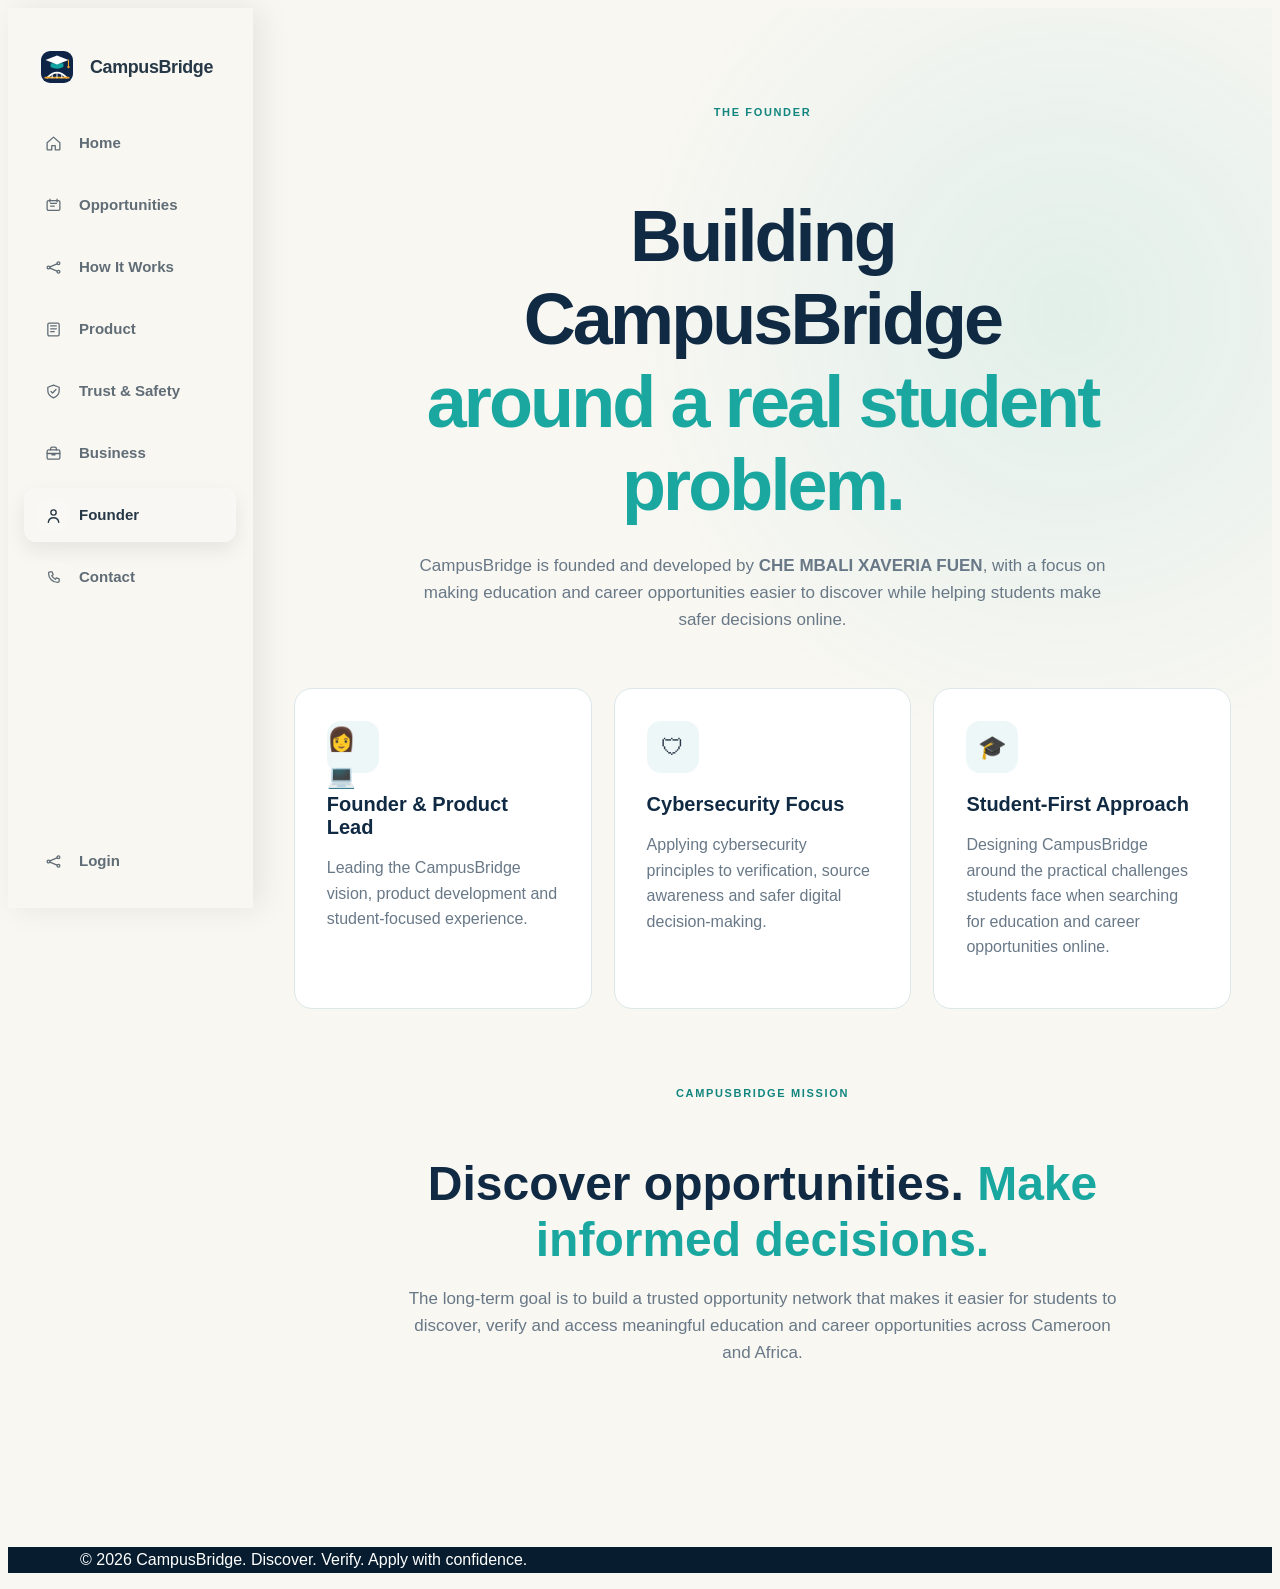
==== commit d35ee13a: "Polish public sidebar icons" ====
--- a/about.html
+++ b/about.html
@@ -22,49 +22,49 @@
 
         <nav class="public-sidebar-nav" aria-label="Main navigation">
             <a href="index.html" class="public-sidebar-link">
-                <span class="public-sidebar-icon">⌂</span>
+                <span class="public-sidebar-icon"><svg viewBox="0 0 24 24" aria-hidden="true"><path d="M3 10.8 12 3l9 7.8v9.2a1 1 0 0 1-1 1h-5.5v-6h-5v6H4a1 1 0 0 1-1-1z"/></svg></span>
                 <span>Home</span>
             </a>
 
             <a href="opportunities.html" class="public-sidebar-link">
-                <span class="public-sidebar-icon">▣</span>
+                <span class="public-sidebar-icon"><svg viewBox="0 0 24 24" aria-hidden="true"><rect x="3" y="5" width="18" height="14" rx="2"/><path d="M8 9h8M8 13h5M7 3v4M17 3v4"/></svg></span>
                 <span>Opportunities</span>
             </a>
 
             <a href="how-it-works.html" class="public-sidebar-link">
-                <span class="public-sidebar-icon">→</span>
+                <span class="public-sidebar-icon"><svg viewBox="0 0 24 24" aria-hidden="true"><circle cx="5" cy="12" r="2"/><circle cx="19" cy="6" r="2"/><circle cx="19" cy="18" r="2"/><path d="M7 11l10-4M7 13l10 4"/></svg></span>
                 <span>How It Works</span>
             </a>
 
             <a href="product.html" class="public-sidebar-link">
-                <span class="public-sidebar-icon">◆</span>
+                <span class="public-sidebar-icon"><svg viewBox="0 0 24 24" aria-hidden="true"><rect x="4" y="3" width="16" height="18" rx="2"/><path d="M8 7h8M8 11h8M8 15h5"/></svg></span>
                 <span>Product</span>
             </a>
 
             <a href="trust.html" class="public-sidebar-link">
-                <span class="public-sidebar-icon">✓</span>
+                <span class="public-sidebar-icon"><svg viewBox="0 0 24 24" aria-hidden="true"><path d="M12 3 20 6v5c0 5-3.3 8.2-8 10-4.7-1.8-8-5-8-10V6z"/><path d="m8.5 12 2.2 2.2 4.8-5"/></svg></span>
                 <span>Trust &amp; Safety</span>
             </a>
 
             <a href="business.html" class="public-sidebar-link">
-                <span class="public-sidebar-icon">↗</span>
+                <span class="public-sidebar-icon"><svg viewBox="0 0 24 24" aria-hidden="true"><rect x="3" y="7" width="18" height="13" rx="2"/><path d="M8 7V5a2 2 0 0 1 2-2h4a2 2 0 0 1 2 2v2M3 12h18M10 12v2h4v-2"/></svg></span>
                 <span>Business</span>
             </a>
 
             <a href="about.html" class="public-sidebar-link active">
-                <span class="public-sidebar-icon">♙</span>
+                <span class="public-sidebar-icon"><svg viewBox="0 0 24 24" aria-hidden="true"><circle cx="12" cy="8" r="3.5"/><path d="M5 21c.7-4 3-6 7-6s6.3 2 7 6"/></svg></span>
                 <span>Founder</span>
             </a>
 
             <a href="contact.html" class="public-sidebar-link">
-                <span class="public-sidebar-icon">✉</span>
+                <span class="public-sidebar-icon"><svg viewBox="0 0 24 24" aria-hidden="true"><path d="M7 4h3l1.5 4-2 1.5a14 14 0 0 0 5 5l1.5-2 4 1.5v3c0 1.1-.9 2-2 2C10.8 19 5 13.2 5 6c0-1.1.9-2 2-2z"/></svg></span>
                 <span>Contact</span>
             </a>
         </nav>
 
         <div class="public-sidebar-bottom">
             <a href="login.html" class="public-login-link">
-                <span class="public-sidebar-icon">→</span>
+                <span class="public-sidebar-icon"><svg viewBox="0 0 24 24" aria-hidden="true"><circle cx="5" cy="12" r="2"/><circle cx="19" cy="6" r="2"/><circle cx="19" cy="18" r="2"/><path d="M7 11l10-4M7 13l10 4"/></svg></span>
                 <span>Login</span>
             </a>
         </div>
--- a/style.css
+++ b/style.css
@@ -2448,3 +2448,38 @@
         text-align: center;
     }
 }
+
+/* CampusBridge public sidebar icon polish */
+.public-sidebar-icon {
+    width: 30px;
+    min-width: 30px;
+    height: 30px;
+    border-radius: 9px;
+    display: inline-grid;
+    place-items: center;
+    background: rgba(255, 255, 255, 0.07);
+    transition:
+        background 0.2s ease,
+        transform 0.2s ease;
+}
+
+.public-sidebar-icon svg {
+    width: 17px;
+    height: 17px;
+    fill: none;
+    stroke: currentColor;
+    stroke-width: 1.8;
+    stroke-linecap: round;
+    stroke-linejoin: round;
+}
+
+.public-sidebar-link:hover .public-sidebar-icon,
+.public-sidebar-link.active .public-sidebar-icon,
+.public-login-link:hover .public-sidebar-icon {
+    background: rgba(255, 255, 255, 0.13);
+    transform: scale(1.06);
+}
+
+.public-login-link .public-sidebar-icon {
+    background: rgba(255, 255, 255, 0.1);
+}
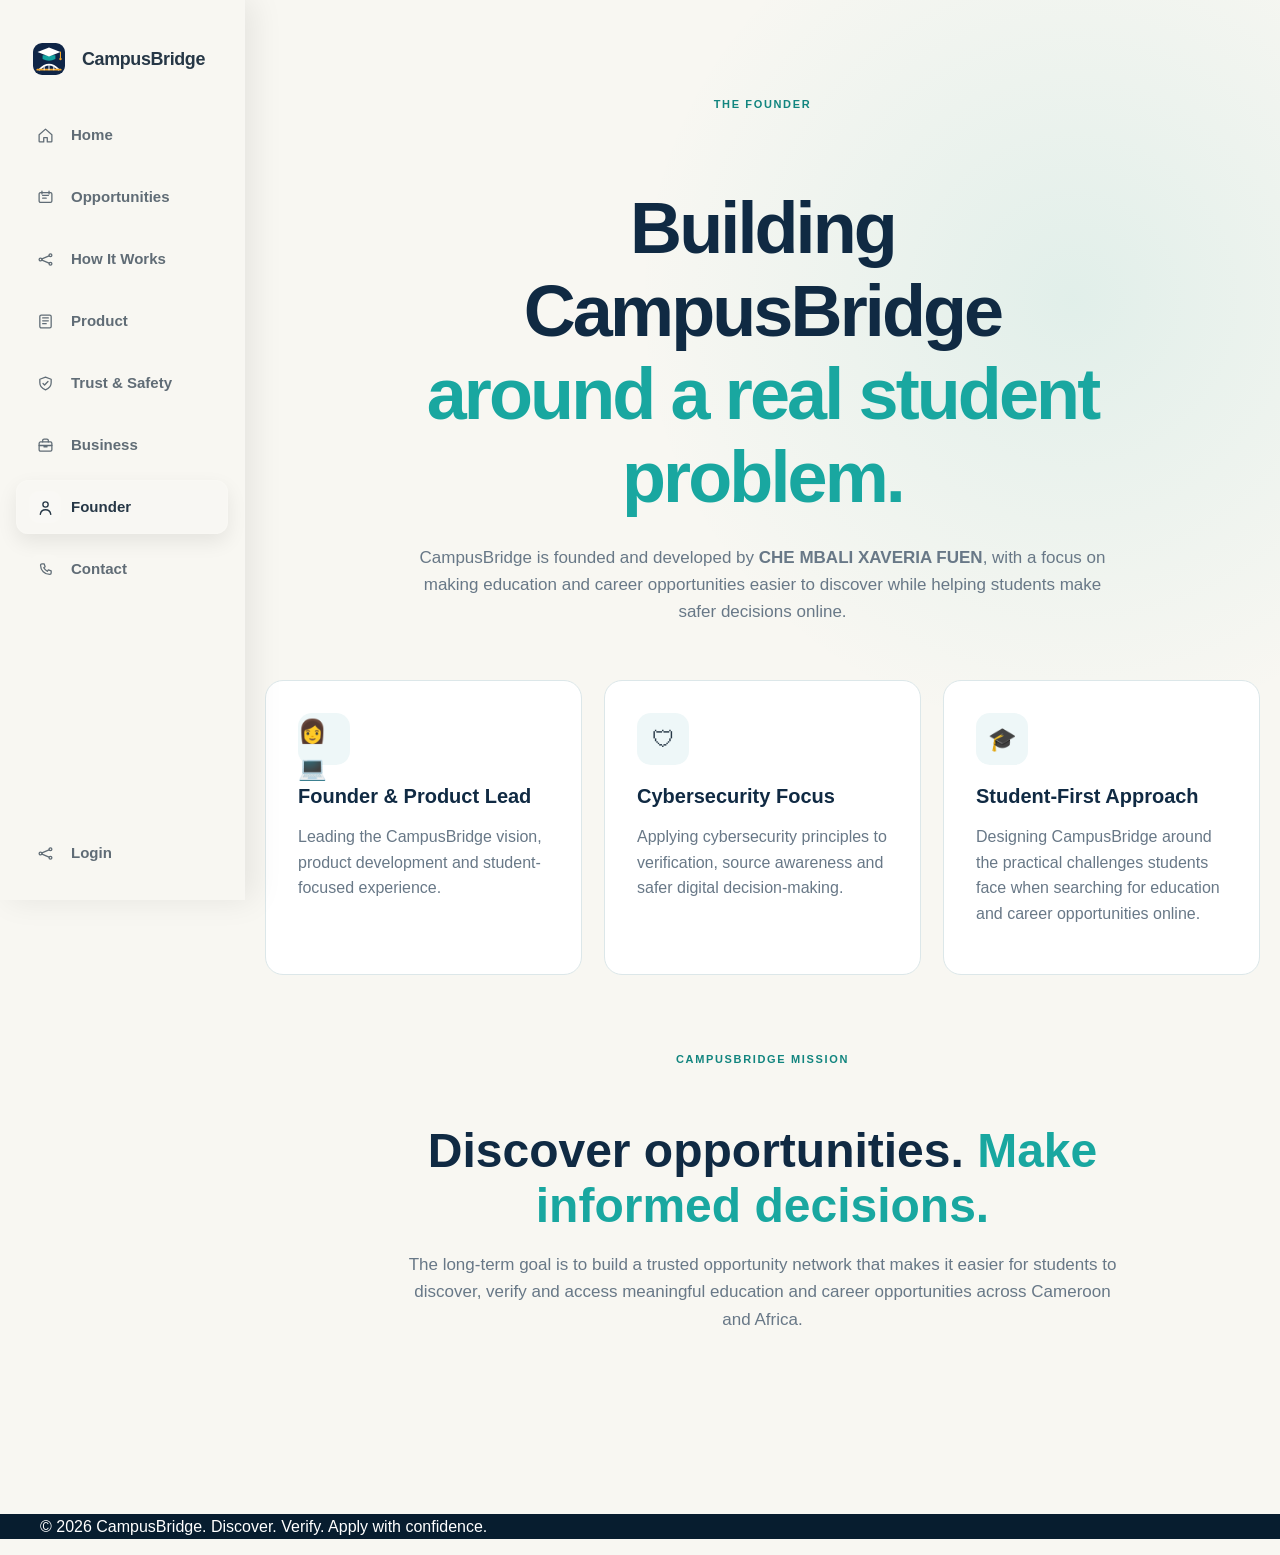
==== commit 1dcedd44: "Improve responsive layout and mobile navigation" ====
--- a/about.html
+++ b/about.html
@@ -19,6 +19,13 @@
                  class="public-brand-logo">
             <span>CampusBridge</span>
         </a>
+
+        <button class="public-mobile-menu-toggle"
+                type="button"
+                aria-expanded="false"
+                aria-label="Open navigation menu">
+            <span></span><span></span><span></span>
+        </button>
 
         <nav class="public-sidebar-nav" aria-label="Main navigation">
             <a href="index.html" class="public-sidebar-link">
--- a/style.css
+++ b/style.css
@@ -2483,3 +2483,1049 @@
 .public-login-link .public-sidebar-icon {
     background: rgba(255, 255, 255, 0.1);
 }
+
+/* CampusBridge homepage hero carousel */
+.campusbridge-welcome {
+    min-height: 100vh;
+    display: flex;
+    align-items: center;
+    position: relative;
+    overflow: hidden;
+}
+
+.campusbridge-welcome .container {
+    width: 100%;
+    min-height: 100vh;
+    display: flex;
+    flex-direction: column;
+    justify-content: center;
+    position: relative;
+    z-index: 2;
+}
+
+.campusbridge-hero-slider {
+    position: relative;
+    width: 100%;
+    min-height: 500px;
+    display: flex;
+    align-items: center;
+}
+
+.campusbridge-hero-slide {
+    position: absolute;
+    inset: 0;
+    display: flex;
+    flex-direction: column;
+    justify-content: center;
+    max-width: 850px;
+    opacity: 0;
+    visibility: hidden;
+    transform: translateY(18px);
+    transition:
+        opacity 0.7s ease,
+        transform 0.7s ease,
+        visibility 0.7s ease;
+}
+
+.campusbridge-hero-slide.active {
+    opacity: 1;
+    visibility: visible;
+    transform: translateY(0);
+}
+
+.campusbridge-hero-slide h1 {
+    max-width: 850px;
+    margin-bottom: 24px;
+}
+
+.campusbridge-hero-slide .hero-text {
+    max-width: 700px;
+    font-size: 1.12rem;
+    line-height: 1.8;
+}
+
+.campusbridge-hero-slide .hero-buttons {
+    margin-top: 30px;
+}
+
+.campusbridge-hero-slide .welcome-caption {
+    margin-top: 28px;
+}
+
+.campusbridge-hero-indicators {
+    display: flex;
+    align-items: center;
+    gap: 8px;
+    margin-top: 28px;
+}
+
+.campusbridge-hero-indicators span {
+    width: 28px;
+    height: 4px;
+    border-radius: 999px;
+    background: rgba(255, 255, 255, 0.22);
+    transition:
+        width 0.3s ease,
+        background 0.3s ease;
+}
+
+.campusbridge-hero-indicators span.active {
+    width: 52px;
+    background: rgba(255, 255, 255, 0.82);
+}
+
+@media (max-width: 700px) {
+    .campusbridge-welcome,
+    .campusbridge-welcome .container {
+        min-height: calc(100vh - 20px);
+    }
+
+    .campusbridge-hero-slider {
+        min-height: 560px;
+    }
+
+    .campusbridge-hero-slide {
+        max-width: 100%;
+    }
+
+    .campusbridge-hero-slide .hero-text {
+        font-size: 1rem;
+    }
+
+    .campusbridge-hero-indicators {
+        margin-top: 12px;
+    }
+}
+
+/* Opportunity search empty state */
+.opportunity-empty-state {
+    padding: 48px 24px;
+    margin-top: 24px;
+    text-align: center;
+    border: 1px solid rgba(255, 255, 255, 0.08);
+    border-radius: 18px;
+    background: rgba(255, 255, 255, 0.035);
+}
+
+.opportunity-empty-icon {
+    width: 52px;
+    height: 52px;
+    margin: 0 auto 16px;
+    display: grid;
+    place-items: center;
+    border-radius: 14px;
+    background: rgba(255, 255, 255, 0.08);
+    font-size: 1.6rem;
+}
+
+.opportunity-empty-state h3 {
+    margin: 0 0 8px;
+    font-size: 1.2rem;
+}
+
+.opportunity-empty-state p {
+    margin: 0 auto;
+    max-width: 460px;
+    opacity: 0.7;
+    line-height: 1.6;
+}
+
+/* =========================================
+   CLICKABLE OPPORTUNITY CARDS
+   ========================================= */
+
+.opportunity-clickable {
+    cursor: pointer;
+    transition:
+        transform 0.2s ease,
+        box-shadow 0.2s ease;
+}
+
+.opportunity-clickable:hover {
+    transform: translateY(-2px);
+}
+
+.opportunity-clickable:focus-within {
+    outline: 2px solid rgba(255, 255, 255, 0.25);
+    outline-offset: 3px;
+}
+
+/* CampusBridge verification results */
+
+.verification-results {
+    margin-top: 24px;
+    display: grid;
+    gap: 16px;
+}
+
+.verification-status-card {
+    display: flex;
+    align-items: center;
+    justify-content: space-between;
+    gap: 16px;
+    padding: 18px 20px;
+    border: 1px solid rgba(255, 255, 255, 0.09);
+    border-radius: 16px;
+    background: rgba(255, 255, 255, 0.045);
+}
+
+.verification-status-label {
+    font-size: 0.85rem;
+    opacity: 0.68;
+}
+
+.verification-status-card strong {
+    display: inline-flex;
+    align-items: center;
+    padding: 8px 12px;
+    border-radius: 999px;
+    background: rgba(46, 204, 113, 0.14);
+    color: #6ee7a8;
+    font-size: 0.82rem;
+    letter-spacing: 0.02em;
+}
+
+.verification-result-grid {
+    display: grid;
+    grid-template-columns: repeat(5, minmax(0, 1fr));
+    gap: 12px;
+}
+
+.verification-result-item {
+    min-width: 0;
+    padding: 16px;
+    border: 1px solid rgba(255, 255, 255, 0.08);
+    border-radius: 14px;
+    background: rgba(255, 255, 255, 0.035);
+}
+
+.verification-result-item span {
+    display: block;
+    margin-bottom: 8px;
+    font-size: 0.78rem;
+    opacity: 0.62;
+}
+
+.verification-result-item strong {
+    display: block;
+    font-size: 0.92rem;
+}
+
+.verification-findings {
+    padding: 18px 20px;
+    border-left: 3px solid rgba(255, 255, 255, 0.2);
+    border-radius: 12px;
+    background: rgba(255, 255, 255, 0.035);
+}
+
+.verification-findings strong {
+    display: block;
+    margin-bottom: 8px;
+    font-size: 0.9rem;
+}
+
+.verification-findings p {
+    margin: 0;
+    line-height: 1.7;
+    opacity: 0.76;
+}
+
+@media (max-width: 900px) {
+    .verification-result-grid {
+        grid-template-columns: repeat(2, minmax(0, 1fr));
+    }
+}
+
+@media (max-width: 560px) {
+    .verification-status-card {
+        align-items: flex-start;
+        flex-direction: column;
+    }
+
+    .verification-result-grid {
+        grid-template-columns: 1fr;
+    }
+}
+
+/* Login and registration switch */
+
+.auth-switch {
+    margin-top: 20px;
+    padding-top: 18px;
+    border-top: 1px solid rgba(255, 255, 255, 0.08);
+    text-align: center;
+    font-size: 0.9rem;
+    opacity: 0.85;
+}
+
+.auth-switch-button {
+    margin-left: 6px;
+    padding: 0;
+    border: 0;
+    background: transparent;
+    color: inherit;
+    font: inherit;
+    font-weight: 600;
+    text-decoration: underline;
+    cursor: pointer;
+}
+
+.auth-switch-button:hover {
+    opacity: 0.75;
+}
+
+#login-message,
+#register-message {
+    min-height: 20px;
+    margin: 12px 0 0;
+    font-size: 0.88rem;
+    line-height: 1.5;
+}
+
+/* Focused authentication layout */
+
+.login-layout {
+    grid-template-columns: minmax(0, 520px);
+    justify-content: center;
+}
+
+.login-card {
+    width: 100%;
+}
+
+
+/* Standard CampusBridge student dashboard sidebar */
+
+.dashboard-sidebar {
+    width: 248px;
+    padding: 20px 14px;
+    background: #f7f9fc;
+    border-right: 1px solid #e4e9f2;
+    display: flex;
+    flex-direction: column;
+    gap: 4px;
+    overflow-x: hidden;
+    overflow-y: auto;
+    scrollbar-width: thin;
+}
+
+.dashboard-sidebar .dashboard-brand {
+    display: flex;
+    align-items: center;
+    gap: 10px;
+    padding: 4px 10px 18px;
+    margin-bottom: 10px;
+    border-bottom: 1px solid #e4e9f2;
+    font-weight: 700;
+    font-size: 18px;
+    color: #16233f;
+}
+
+.dashboard-sidebar .dashboard-nav,
+.dashboard-sidebar .dashboard-menu {
+    display: flex;
+    flex-direction: column;
+    gap: 4px;
+}
+
+.dashboard-sidebar .dashboard-nav-link,
+.dashboard-sidebar .dashboard-menu-link {
+    position: relative;
+    display: flex;
+    align-items: center;
+    gap: 12px;
+    min-height: 42px;
+    padding: 0 12px;
+    border-radius: 10px;
+    font-size: 15px;
+    font-weight: 500;
+    color: #5b6b86;
+    text-decoration: none;
+    transition:
+        background 0.15s ease,
+        color 0.15s ease;
+}
+
+.dashboard-sidebar .dashboard-nav-link:hover,
+.dashboard-sidebar .dashboard-menu-link:hover {
+    background: #eef2f8;
+    color: #16233f;
+}
+
+.dashboard-sidebar .dashboard-nav-link.active,
+.dashboard-sidebar .dashboard-menu-link.active {
+    background: rgba(20, 163, 154, 0.12);
+    color: #16233f;
+    font-weight: 600;
+}
+
+.dashboard-sidebar .dashboard-nav-link.active::before,
+.dashboard-sidebar .dashboard-menu-link.active::before {
+    content: "";
+    position: absolute;
+    left: -14px;
+    top: 8px;
+    bottom: 8px;
+    width: 3px;
+    border-radius: 0 3px 3px 0;
+    background: #14a39a;
+}
+
+.dashboard-sidebar .dashboard-nav-icon,
+.dashboard-sidebar .dashboard-menu-icon {
+    width: 20px;
+    height: 20px;
+    flex-shrink: 0;
+    display: inline-grid;
+    place-items: center;
+}
+
+.dashboard-sidebar .dashboard-nav-icon svg,
+.dashboard-sidebar .dashboard-menu-icon svg {
+    width: 20px;
+    height: 20px;
+    fill: none;
+    stroke: currentColor;
+    stroke-width: 1.75;
+    stroke-linecap: round;
+    stroke-linejoin: round;
+}
+
+.dashboard-sidebar .dashboard-nav-link.active .dashboard-nav-icon,
+.dashboard-sidebar .dashboard-menu-link.active .dashboard-menu-icon {
+    color: #14a39a;
+}
+
+.dashboard-sidebar .dashboard-sidebar-bottom {
+    margin-top: auto;
+    padding-top: 18px;
+    border-top: 1px solid #e4e9f2;
+}
+
+.dashboard-sidebar .dashboard-secondary-link,
+.dashboard-sidebar .dashboard-sidebar-bottom .dashboard-menu-link {
+    color: #5b6b86;
+}
+
+.dashboard-sidebar .dashboard-secondary-link:hover,
+.dashboard-sidebar .dashboard-sidebar-bottom .dashboard-menu-link:hover {
+    color: #16233f;
+}
+
+.dashboard-sidebar .dashboard-logout {
+    width: 100%;
+    margin-top: 4px;
+    border: 0;
+    background: transparent;
+    cursor: pointer;
+    font: inherit;
+    text-align: left;
+}
+
+.dashboard-main {
+    min-width: 0;
+    flex: 1;
+}
+
+@media (max-width: 760px) {
+    .dashboard-sidebar {
+        width: 100%;
+        border-right: 0;
+        border-bottom: 1px solid #e4e9f2;
+    }
+
+    .dashboard-sidebar .dashboard-sidebar-bottom {
+        margin-top: 12px;
+    }
+}
+
+/* CampusBridge dashboard logo */
+.dashboard-sidebar .dashboard-brand-logo {
+    width: 34px;
+    height: 34px;
+    flex-shrink: 0;
+    object-fit: contain;
+}
+
+/* Refined dashboard navigation icons */
+.dashboard-sidebar .dashboard-menu-icon svg {
+    width: 19px;
+    height: 19px;
+    fill: none;
+    stroke: currentColor;
+    stroke-width: 1.8;
+    stroke-linecap: round;
+    stroke-linejoin: round;
+}
+
+.dashboard-sidebar .dashboard-menu-link:hover .dashboard-menu-icon,
+.dashboard-sidebar .dashboard-menu-link.active .dashboard-menu-icon {
+    transform: translateX(1px);
+}
+
+.dashboard-sidebar .dashboard-menu-icon {
+    transition: color 0.15s ease, transform 0.15s ease;
+}
+
+/* Password visibility control */
+.password-field {
+    position: relative;
+}
+
+.password-field input {
+    padding-right: 48px;
+}
+
+.password-toggle {
+    position: absolute;
+    top: 50%;
+    right: 10px;
+    width: 34px;
+    height: 34px;
+    transform: translateY(-50%);
+    display: grid;
+    place-items: center;
+    padding: 0;
+    border: 0;
+    border-radius: 9px;
+    background: transparent;
+    color: #5b6b86;
+    cursor: pointer;
+    transition:
+        background 0.15s ease,
+        color 0.15s ease,
+        transform 0.15s ease;
+}
+
+.password-toggle svg {
+    width: 19px;
+    height: 19px;
+    fill: none;
+    stroke: currentColor;
+    stroke-width: 1.8;
+    stroke-linecap: round;
+    stroke-linejoin: round;
+}
+
+.password-toggle:hover {
+    background: #eef2f8;
+    color: #16233f;
+}
+
+.password-toggle:focus-visible {
+    outline: 2px solid rgba(20, 163, 154, 0.35);
+    outline-offset: 2px;
+}
+
+.password-toggle:active {
+    transform: translateY(-50%) scale(0.95);
+}
+
+/* Refined authentication page spacing */
+.login-page {
+    padding-top: 42px;
+    padding-bottom: 56px;
+}
+
+.login-card {
+    max-width: 500px;
+    margin: 0 auto;
+    padding: 32px;
+}
+
+.login-card h2 {
+    margin-bottom: 8px;
+}
+
+.login-card > p {
+    margin-bottom: 24px;
+}
+
+.login-form,
+.register-form {
+    gap: 16px;
+}
+
+.auth-switch {
+    margin-top: 18px;
+    padding-top: 16px;
+}
+
+@media (max-width: 600px) {
+    .login-page {
+        padding-top: 24px;
+        padding-bottom: 32px;
+    }
+
+    .login-card {
+        padding: 24px 20px;
+    }
+}
+
+/* Refined authentication branding */
+.login-page {
+    display: flex;
+    justify-content: center;
+}
+
+.login-card-header {
+    text-align: center;
+    margin-bottom: 8px;
+}
+
+.login-card-header h2 {
+    font-size: 1.75rem;
+    line-height: 1.2;
+    letter-spacing: -0.02em;
+}
+
+.login-card-header p {
+    max-width: 420px;
+    margin-left: auto;
+    margin-right: auto;
+    color: #5b6b86;
+}
+
+.login-card::before {
+    content: "";
+    display: block;
+    width: 42px;
+    height: 4px;
+    margin: 0 auto 22px;
+    border-radius: 999px;
+    background: #14a39a;
+}
+
+@media (max-width: 600px) {
+    .login-card-header h2 {
+        font-size: 1.5rem;
+    }
+}
+
+/* CampusBridge full-width and responsive layout correction */
+
+/* CampusBridge full-width and responsive layout correction */
+html {
+    width: 100%;
+    min-width: 0;
+    overflow-x: clip;
+}
+
+body {
+    width: 100%;
+    min-width: 0;
+    margin: 0;
+    overflow-x: clip;
+}
+
+*, *::before, *::after {
+    box-sizing: border-box;
+}
+
+.container {
+    width: calc(100% - 40px);
+    max-width: 1200px;
+    margin-left: auto;
+    margin-right: auto;
+}
+
+main,
+.public-main,
+.dashboard-main {
+    min-width: 0;
+    width: 100%;
+    max-width: 100%;
+}
+
+.public-shell,
+.dashboard-shell {
+    width: 100%;
+    max-width: 100%;
+    min-width: 0;
+}
+
+.public-main,
+.dashboard-main {
+    flex: 1 1 0%;
+}
+
+/* Keep the authentication card in one centered column */
+.login-page {
+    display: flex;
+    justify-content: center;
+    width: 100%;
+    min-width: 0;
+    padding: 32px 20px 48px;
+}
+
+.login-layout {
+    display: flex;
+    justify-content: center;
+    align-items: flex-start;
+    width: 100%;
+    max-width: 560px;
+    min-width: 0;
+    margin: 0 auto;
+}
+
+.login-card {
+    display: block;
+    width: 100%;
+    max-width: 500px;
+    min-width: 0;
+    margin: 0 auto;
+}
+
+.login-card-header {
+    display: block;
+    width: 100%;
+    text-align: center;
+}
+
+.login-card-header h2,
+.login-card-header p {
+    max-width: 100%;
+    overflow-wrap: anywhere;
+}
+
+.login-form,
+.register-form {
+    display: flex;
+    flex-direction: column;
+    align-items: stretch;
+    width: 100%;
+    min-width: 0;
+    gap: 16px;
+}
+
+.login-form .form-group,
+.register-form .form-group {
+    display: flex;
+    flex-direction: column;
+    width: 100%;
+    min-width: 0;
+}
+
+.login-form input,
+.register-form input,
+.login-form select,
+.register-form select,
+.login-form textarea,
+.register-form textarea {
+    width: 100%;
+    max-width: 100%;
+    min-width: 0;
+}
+
+.login-form button.btn,
+.register-form button.btn {
+    width: 100%;
+    max-width: 100%;
+    min-height: 46px;
+    white-space: normal;
+}
+
+/* Use the outer heading; avoid a duplicate heading in recovery mode */
+#forgot-password-form > .login-card-header {
+    display: none;
+}
+
+.forgot-password-row {
+    width: 100%;
+    text-align: right;
+}
+
+.forgot-password-button,
+.auth-switch-button {
+    max-width: 100%;
+    overflow-wrap: anywhere;
+}
+
+#password-reset-fields {
+    width: 100%;
+    min-width: 0;
+}
+
+#password-reset-fields .form-group {
+    margin-bottom: 16px;
+}
+
+#forgot-password-message,
+#login-message,
+#register-message {
+    max-width: 100%;
+    overflow-wrap: anywhere;
+}
+
+.auth-switch {
+    display: flex;
+    flex-wrap: wrap;
+    align-items: center;
+    justify-content: center;
+    gap: 6px;
+    text-align: center;
+}
+
+/* Tablet and mobile */
+@media (max-width: 760px) {
+    .container {
+        width: calc(100% - 32px);
+    }
+
+    .public-shell,
+    .dashboard-shell {
+        display: flex;
+        flex-direction: column;
+    }
+
+    .public-sidebar,
+    .dashboard-sidebar {
+        width: 100%;
+        max-width: 100%;
+        min-width: 0;
+    }
+
+    .public-main,
+    .dashboard-main {
+        width: 100%;
+        max-width: 100%;
+        min-width: 0;
+    }
+
+    .login-page {
+        padding: 24px 16px 32px;
+    }
+
+    .login-layout {
+        width: 100%;
+        max-width: 500px;
+    }
+
+    .login-card {
+        width: 100%;
+        max-width: 100%;
+        padding: 24px 20px;
+    }
+}
+
+@media (max-width: 420px) {
+    .container {
+        width: calc(100% - 24px);
+    }
+
+    .login-page {
+        padding: 18px 12px 28px;
+    }
+
+    .login-card {
+        padding: 22px 16px;
+    }
+
+    .login-card-header h2 {
+        font-size: 1.4rem;
+    }
+}
+
+/* CampusBridge homepage alignment and mobile refinement */
+.campusbridge-hero-slider,
+.campusbridge-hero-slide {
+    width: 100%;
+    min-width: 0;
+}
+
+.campusbridge-hero-slide {
+    text-align: center;
+    align-items: center;
+}
+
+.campusbridge-hero-slide h1,
+.campusbridge-hero-slide h2,
+.campusbridge-hero-slide p {
+    max-width: 850px;
+    margin-left: auto;
+    margin-right: auto;
+    overflow-wrap: anywhere;
+}
+
+.campusbridge-hero-slide h1 {
+    font-size: clamp(2rem, 4vw, 3.5rem);
+    line-height: 1.15;
+}
+
+.campusbridge-hero-slide p {
+    font-size: clamp(1rem, 1.5vw, 1.2rem);
+    line-height: 1.65;
+}
+
+@media (max-width: 760px) {
+    html,
+    body {
+        max-width: 100%;
+        overflow-x: clip;
+    }
+
+    .container {
+        width: calc(100% - 28px);
+        max-width: 100%;
+    }
+
+    .campusbridge-hero-slider,
+    .campusbridge-hero-slide {
+        max-width: 100%;
+        min-width: 0;
+    }
+
+    .campusbridge-hero-slide {
+        padding: 32px 0;
+        text-align: center;
+    }
+
+    .campusbridge-hero-slide h1 {
+        font-size: clamp(1.8rem, 7vw, 2.5rem);
+        line-height: 1.2;
+    }
+
+    .campusbridge-hero-slide h2 {
+        font-size: clamp(1.4rem, 5.5vw, 2rem);
+        line-height: 1.25;
+    }
+
+    .campusbridge-hero-slide p {
+        font-size: 1rem;
+        line-height: 1.6;
+    }
+
+    .campusbridge-hero-slide a,
+    .campusbridge-hero-slide button {
+        max-width: 100%;
+        white-space: normal;
+    }
+
+    .public-sidebar {
+        padding: 12px 14px;
+    }
+
+    .public-sidebar-nav {
+        gap: 4px;
+    }
+
+    .public-sidebar-link,
+    .public-login-link {
+        max-width: 100%;
+        overflow-wrap: anywhere;
+    }
+
+    .public-main {
+        padding: 20px 0;
+    }
+
+    .login-card-header h2 {
+        overflow-wrap: anywhere;
+    }
+}
+
+/* Compact mobile navigation */
+.public-mobile-menu-toggle {
+    display: none;
+}
+
+@media (max-width: 760px) {
+    .public-sidebar {
+        position: relative;
+        z-index: 20;
+        display: flex;
+        flex-direction: row;
+        flex-wrap: wrap;
+        align-items: center;
+        justify-content: space-between;
+        gap: 10px;
+        padding: 12px 16px;
+    }
+
+    .public-sidebar .public-brand {
+        margin: 0;
+        padding: 0;
+    }
+
+    .public-mobile-menu-toggle {
+        display: flex;
+        flex-direction: column;
+        justify-content: center;
+        gap: 5px;
+        width: 44px;
+        height: 44px;
+        padding: 10px;
+        border: 1px solid #e4e9f2;
+        border-radius: 10px;
+        background: #ffffff;
+        cursor: pointer;
+    }
+
+    .public-mobile-menu-toggle span {
+        display: block;
+        width: 100%;
+        height: 2px;
+        border-radius: 2px;
+        background: #16233f;
+    }
+
+    .public-sidebar-nav {
+        display: none;
+        flex: 0 0 100%;
+        width: 100%;
+        padding-top: 10px;
+    }
+
+    .public-sidebar.mobile-menu-open .public-sidebar-nav {
+        display: flex;
+    }
+
+    .public-sidebar-nav .public-sidebar-link,
+    .public-sidebar-nav .public-login-link {
+        width: 100%;
+    }
+}
+
+/* CampusBridge forgot-password link polish */
+.forgot-password-row {
+    display: flex;
+    justify-content: flex-end;
+    width: 100%;
+    margin: 4px 0 14px;
+}
+
+.forgot-password-button {
+    display: inline-flex;
+    align-items: center;
+    justify-content: center;
+    padding: 4px 0;
+    border: 0;
+    background: transparent;
+    color: #155eef;
+    font: inherit;
+    font-size: 0.9rem;
+    font-weight: 600;
+    cursor: pointer;
+    text-decoration: none;
+}
+
+.forgot-password-button:hover {
+    color: #0b3da8;
+    text-decoration: underline;
+}
+
+.forgot-password-button:focus-visible {
+    outline: 2px solid #155eef;
+    outline-offset: 4px;
+    border-radius: 3px;
+}
+
+@media (max-width: 420px) {
+    .forgot-password-row {
+        margin-bottom: 12px;
+    }
+
+    .forgot-password-button {
+        font-size: 0.875rem;
+    }
+}
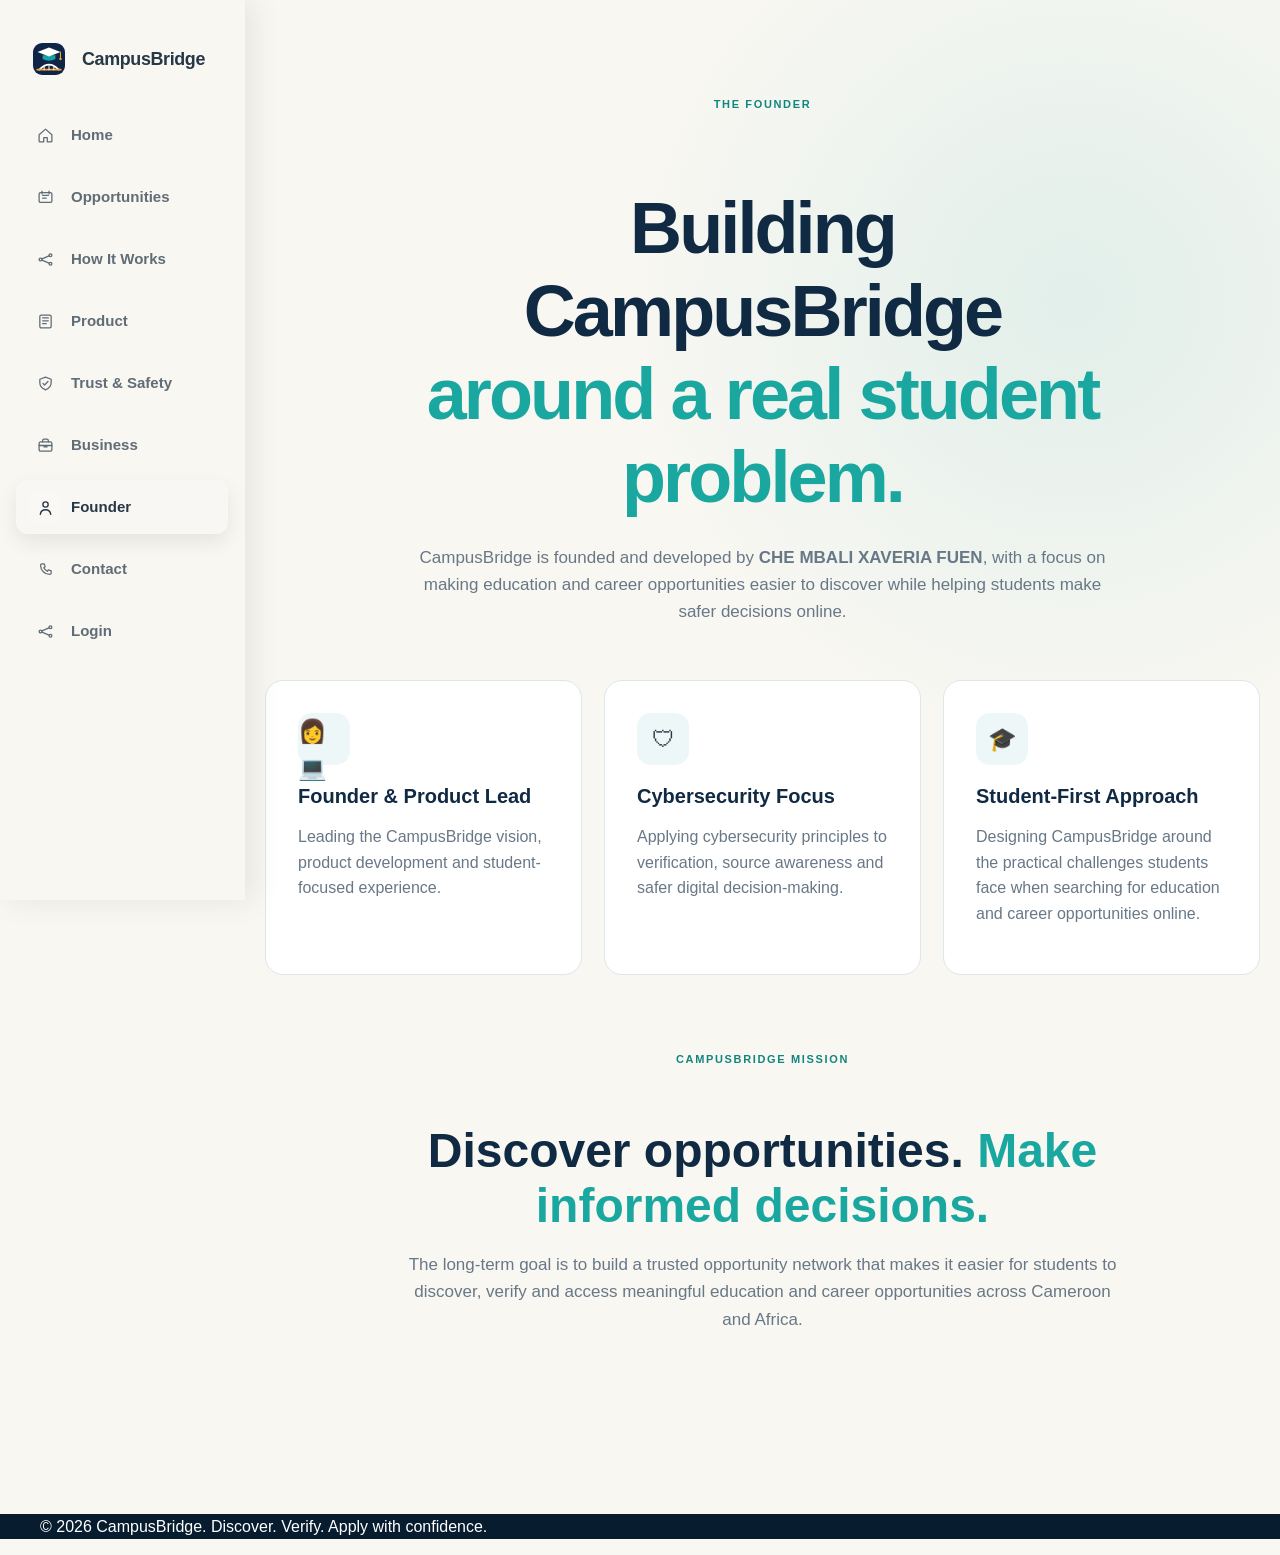
==== commit 55264491: "Fix mobile dropdown and move Login into menu" ====
--- a/about.html
+++ b/about.html
@@ -67,14 +67,11 @@
                 <span class="public-sidebar-icon"><svg viewBox="0 0 24 24" aria-hidden="true"><path d="M7 4h3l1.5 4-2 1.5a14 14 0 0 0 5 5l1.5-2 4 1.5v3c0 1.1-.9 2-2 2C10.8 19 5 13.2 5 6c0-1.1.9-2 2-2z"/></svg></span>
                 <span>Contact</span>
             </a>
-        </nav>
-
-        <div class="public-sidebar-bottom">
-            <a href="login.html" class="public-login-link">
+        <a href="login.html" class="public-login-link">
                 <span class="public-sidebar-icon"><svg viewBox="0 0 24 24" aria-hidden="true"><circle cx="5" cy="12" r="2"/><circle cx="19" cy="6" r="2"/><circle cx="19" cy="18" r="2"/><path d="M7 11l10-4M7 13l10 4"/></svg></span>
                 <span>Login</span>
             </a>
-        </div>
+            </nav>
     </aside>
 
     <div class="public-main">
@@ -191,5 +188,6 @@
         </div>
     </footer>
 
+    <script src="script.js" defer></script>
 </body>
 </html>
--- a/style.css
+++ b/style.css
@@ -3529,3 +3529,107 @@
         font-size: 0.875rem;
     }
 }
+
+/* CampusBridge: compact dropdown navigation on mobile */
+@media (max-width: 760px) {
+    .public-sidebar {
+        position: relative;
+        z-index: 1000;
+        display: flex;
+        flex-direction: row;
+        flex-wrap: wrap;
+        align-items: center;
+        justify-content: space-between;
+        gap: 10px;
+    }
+
+    .public-sidebar .public-mobile-menu-toggle {
+        margin-left: auto;
+        flex-shrink: 0;
+    }
+
+    .public-sidebar .public-sidebar-nav {
+        display: none;
+        position: absolute;
+        top: calc(100% + 8px);
+        right: 14px;
+        left: auto;
+        width: min(280px, calc(100vw - 28px));
+        max-height: min(70vh, 480px);
+        overflow-y: auto;
+        padding: 12px;
+        flex-direction: column;
+        align-items: stretch;
+        gap: 4px;
+        background: #ffffff;
+        border: 1px solid #e5eaf2;
+        border-radius: 14px;
+        box-shadow: 0 14px 36px rgba(20, 35, 65, 0.18);
+    }
+
+    .public-sidebar.mobile-menu-open .public-sidebar-nav {
+        display: flex;
+    }
+
+    .public-sidebar .public-sidebar-nav .public-sidebar-link,
+    .public-sidebar .public-sidebar-nav .public-login-link {
+        display: flex;
+        align-items: center;
+        width: 100%;
+        min-height: 42px;
+        padding: 10px 12px;
+        border-radius: 9px;
+        text-align: left;
+        white-space: normal;
+    }
+
+    .public-sidebar .public-sidebar-nav .public-sidebar-link:hover,
+    .public-sidebar .public-sidebar-nav .public-login-link:hover {
+        background: #f2f6fc;
+    }
+}
+
+/* Final mobile dropdown and Login placement */
+@media (max-width: 760px) {
+    .public-sidebar {
+        position: relative;
+        z-index: 1000;
+        overflow: visible;
+    }
+
+    .public-sidebar .public-sidebar-nav {
+        display: none !important;
+        position: absolute;
+        top: calc(100% + 8px);
+        right: 14px;
+        left: auto;
+        width: min(280px, calc(100vw - 28px));
+        max-height: 70vh;
+        overflow-y: auto;
+        flex-direction: column;
+        align-items: stretch;
+        gap: 4px;
+        padding: 12px;
+        background: #fff;
+        border: 1px solid #e5eaf2;
+        border-radius: 14px;
+        box-shadow: 0 14px 36px rgba(20, 35, 65, .18);
+    }
+
+    .public-sidebar.mobile-menu-open .public-sidebar-nav {
+        display: flex !important;
+    }
+
+    .public-sidebar .public-sidebar-nav a {
+        display: flex;
+        align-items: center;
+        width: 100%;
+        min-height: 42px;
+        padding: 10px 12px;
+        border-radius: 9px;
+    }
+
+    .public-sidebar .public-sidebar-bottom {
+        display: none !important;
+    }
+}
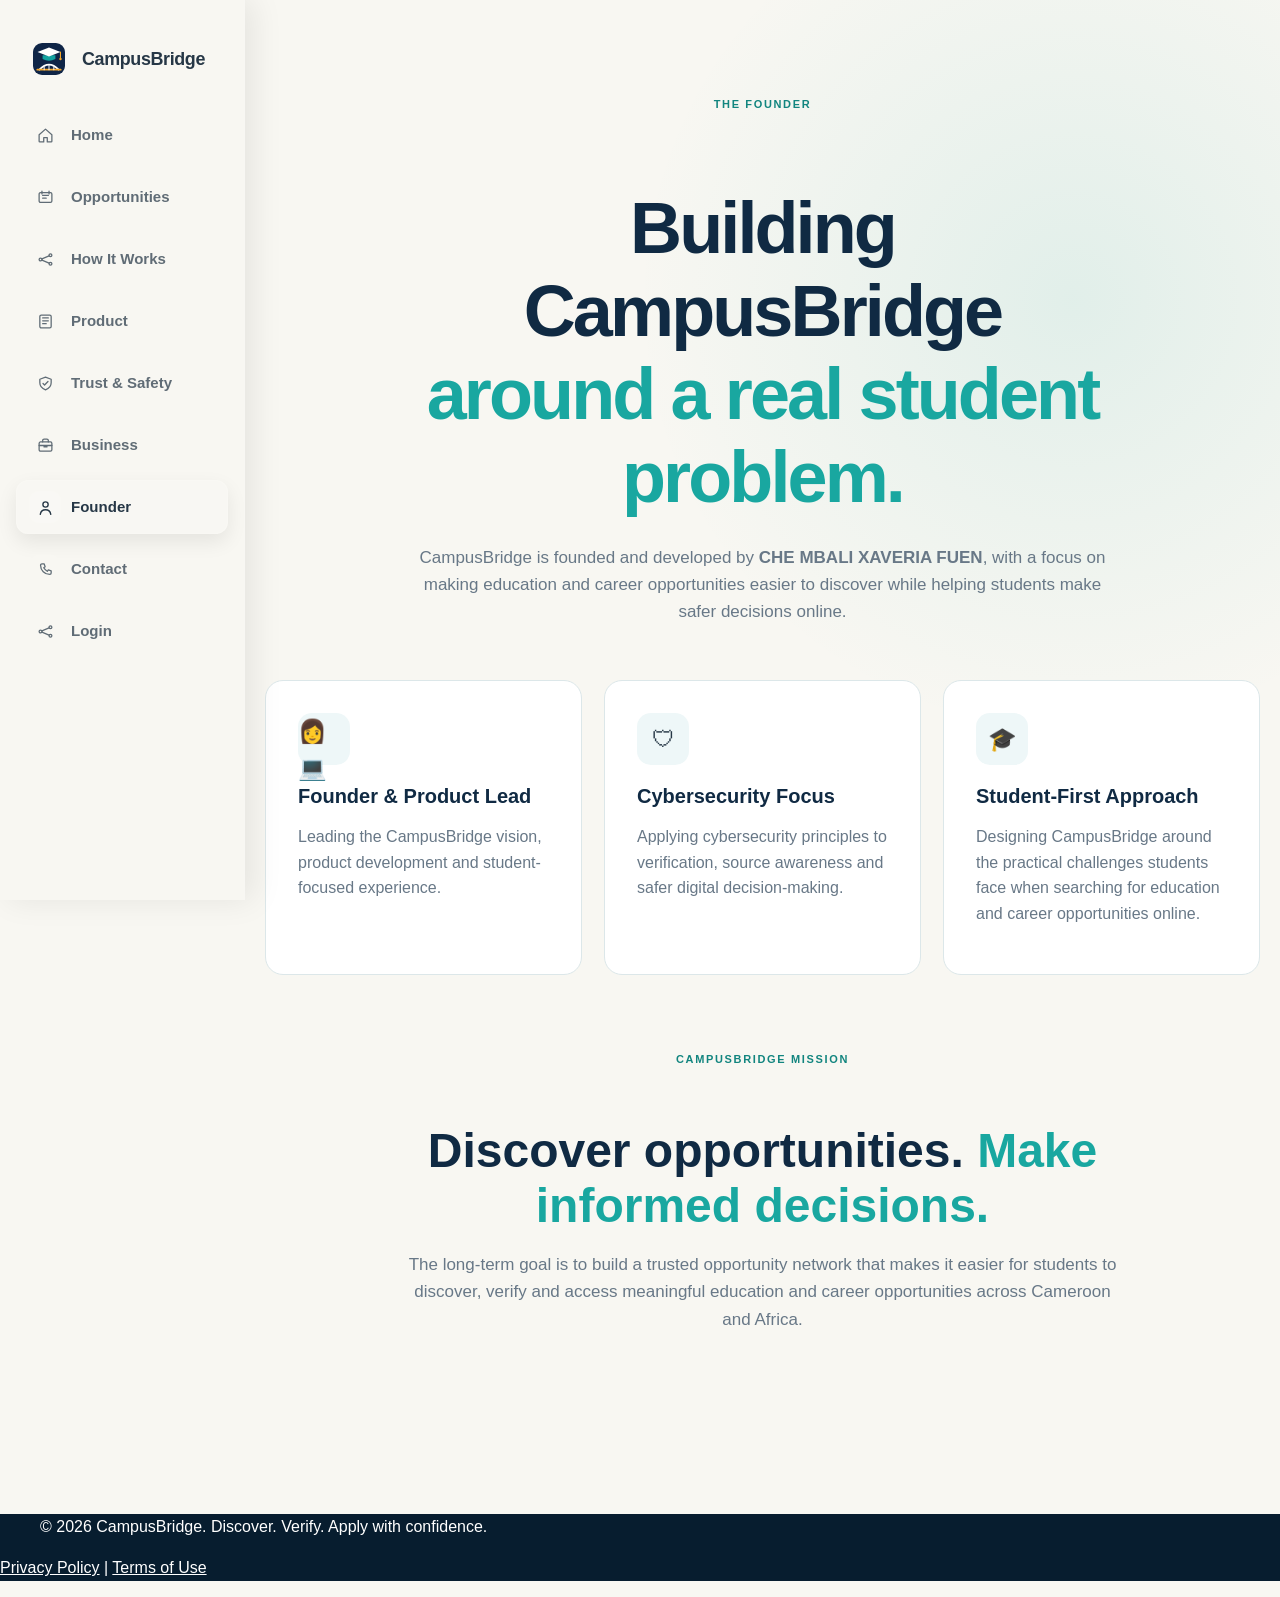
==== commit 23cfd779: "Add privacy policy and terms of use" ====
--- a/about.html
+++ b/about.html
@@ -186,6 +186,7 @@
                 &copy; 2026 CampusBridge. Discover. Verify. Apply with confidence.
             </p>
         </div>
+            <p class="legal-footer-links"><a href="privacy.html">Privacy Policy</a> | <a href="terms.html">Terms of Use</a></p>
     </footer>
 
     <script src="script.js" defer></script>
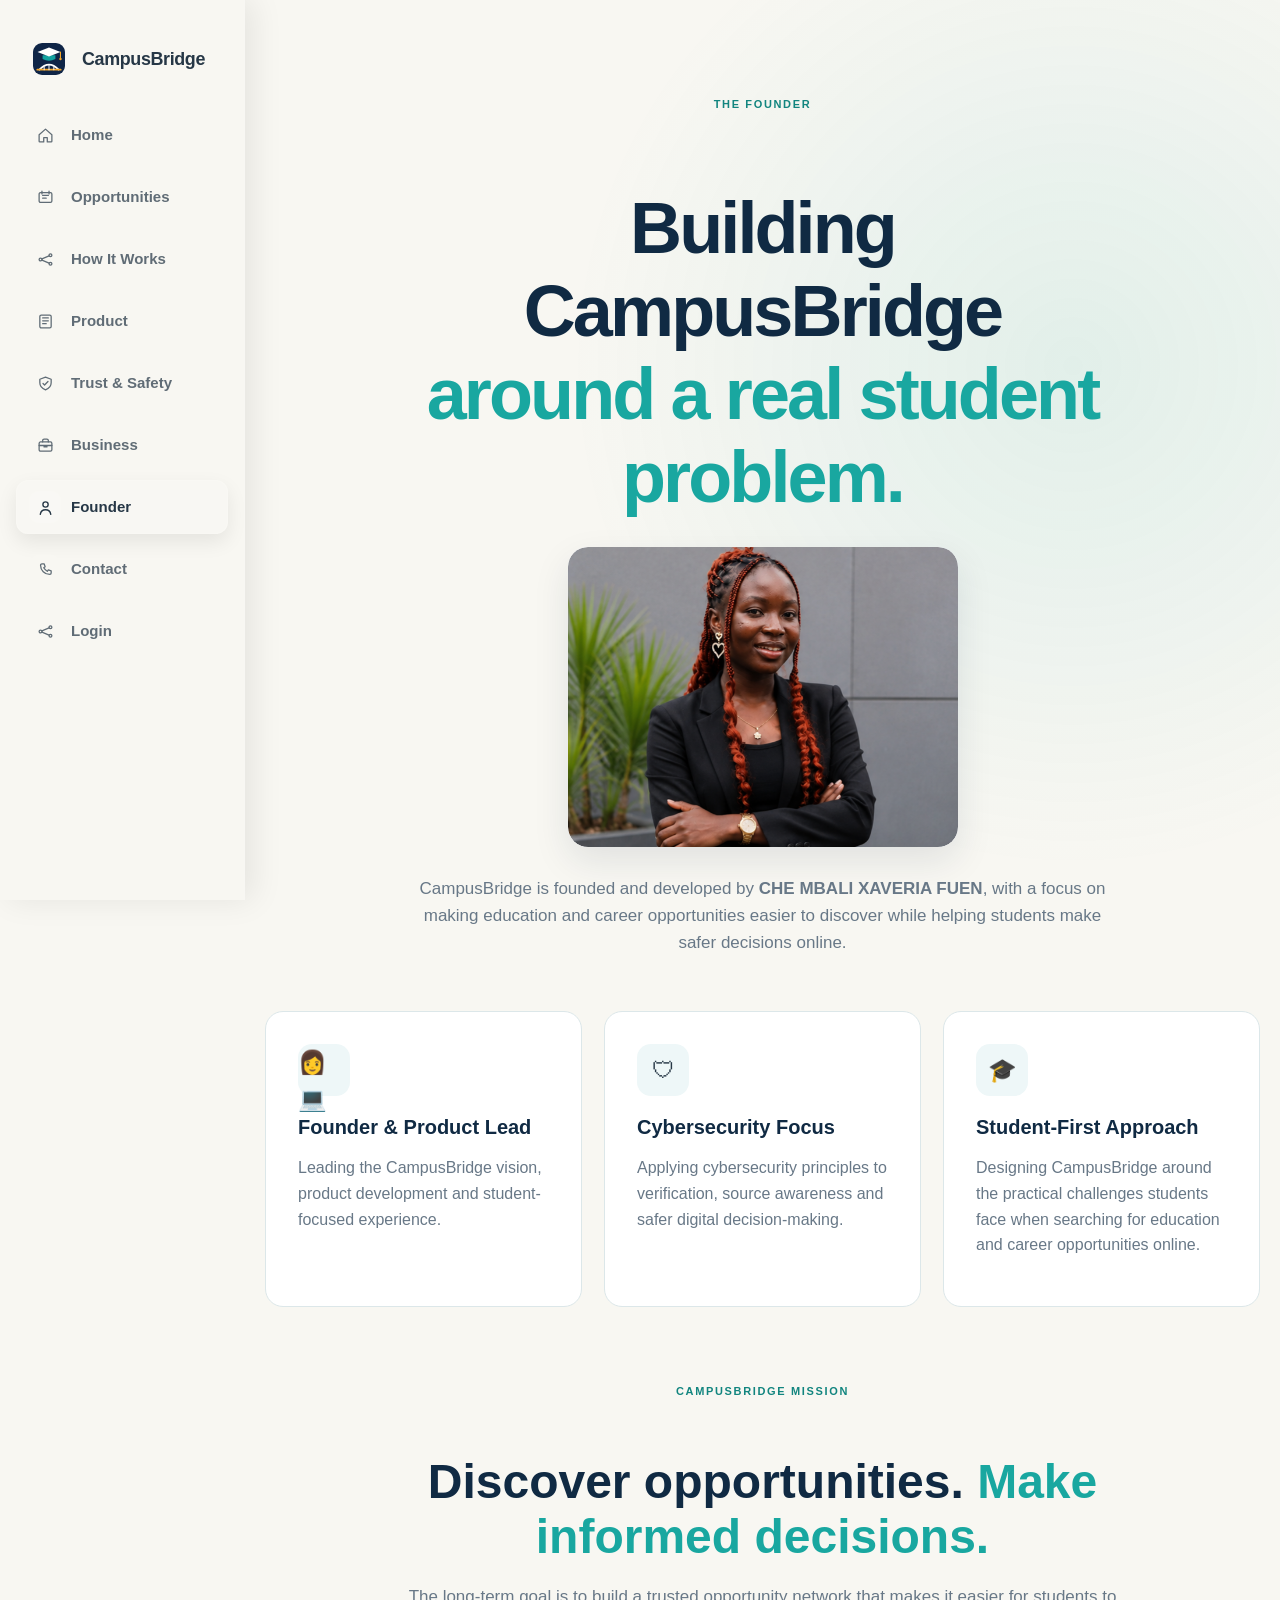
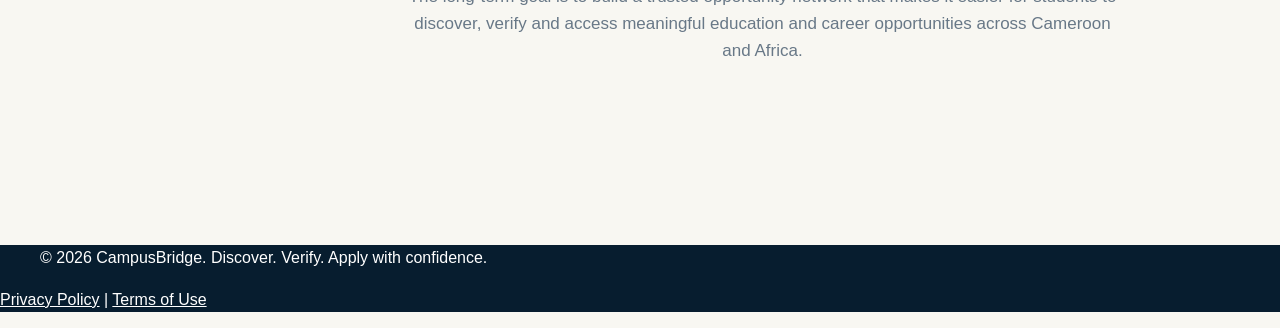
==== commit 10bb971b: "Fix founder portrait and enrich public pages" ====
--- a/about.html
+++ b/about.html
@@ -93,6 +93,8 @@
                         Building CampusBridge
                         <span>around a real student problem.</span>
                     </h1>
+<div class="cb-about-founder-portrait"><img src="assets/images/founder.png" alt="Che Mbali Xaveria Fuen, founder of CampusBridge" loading="lazy"></div>
+
 
                     <p>
                         CampusBridge is founded and developed by
--- a/style.css
+++ b/style.css
@@ -3633,3 +3633,728 @@
         display: none !important;
     }
 }
+
+/* Opportunity details: keep metadata readable on narrow screens */
+.opportunity-details-meta {
+    display: flex;
+    flex-wrap: wrap;
+    align-items: flex-start;
+    gap: 8px 12px;
+    min-width: 0;
+    max-width: 100%;
+}
+
+.opportunity-details-meta > span {
+    min-width: 0;
+    max-width: 100%;
+    white-space: normal;
+    overflow-wrap: anywhere;
+    box-sizing: border-box;
+}
+
+@media (max-width: 420px) {
+    .opportunity-details-meta {
+        flex-direction: column;
+        align-items: stretch;
+    }
+
+    .opportunity-details-meta > span {
+        width: 100%;
+        line-height: 1.5;
+    }
+}
+
+/* Prevent opportunity details text from clipping on mobile */
+.opportunity-details-page,
+.opportunity-details-card,
+.opportunity-details-description,
+.opportunity-details-section,
+.opportunity-details-meta {
+    box-sizing: border-box;
+    min-width: 0;
+    max-width: 100%;
+}
+
+.opportunity-details-card {
+    margin-left: 0;
+    margin-right: 0;
+    padding-left: 16px;
+    padding-right: 16px;
+}
+
+.opportunity-details-meta > span {
+    display: block;
+    width: 100%;
+    padding-left: 0;
+    margin-left: 0;
+    text-indent: 0;
+    overflow-wrap: anywhere;
+}
+
+/* Saved opportunity actions */
+.listing-actions {
+    display: flex;
+    flex-wrap: wrap;
+    align-items: center;
+    gap: 9px;
+}
+
+.save-opportunity-button {
+    display: inline-flex;
+    align-items: center;
+    justify-content: center;
+    gap: 7px;
+    min-height: 40px;
+    padding: 10px 14px;
+    border: 1px solid var(--border);
+    border-radius: 9px;
+    background: #fff;
+    color: var(--navy);
+    font-size: 12px;
+    font-weight: 700;
+    cursor: pointer;
+    transition: background .18s ease, color .18s ease, border-color .18s ease, transform .18s ease;
+}
+
+.save-opportunity-button:hover {
+    background: var(--light-blue);
+    border-color: var(--teal);
+    transform: translateY(-1px);
+}
+
+.save-opportunity-button.is-saved {
+    color: #166534;
+    background: #f0fdf4;
+    border-color: #86efac;
+}
+
+.save-opportunity-button.is-saved:hover {
+    background: #dcfce7;
+    border-color: #4ade80;
+}
+
+.save-opportunity-button:disabled {
+    opacity: .65;
+    cursor: wait;
+    transform: none;
+}
+
+@media (max-width: 650px) {
+    .listing-actions {
+        width: 100%;
+    }
+
+    .listing-actions .listing-button,
+    .listing-actions .verify-button,
+    .listing-actions .save-opportunity-button {
+        width: 100%;
+        box-sizing: border-box;
+    }
+}
+
+/* =========================================
+   CAMPUSBRIDGE HOMEPAGE REFRESH
+   Scoped to index.html .cb-home
+   ========================================= */
+
+.cb-home {
+    --cb-ink: #142b45;
+    --cb-muted: #62738a;
+    --cb-teal: #087f8c;
+    --cb-teal-dark: #066773;
+    --cb-line: #e3eaf0;
+    color: var(--cb-ink);
+    background: #f7f9fc;
+    overflow: hidden;
+}
+
+.cb-home * { box-sizing: border-box; }
+
+.cb-home img {
+    display: block;
+    width: 100%;
+    height: 100%;
+    object-fit: cover;
+}
+
+.cb-home a { text-decoration: none; }
+
+.cb-home-hero,
+.cb-home-categories,
+.cb-home-how,
+.cb-home-trust,
+.cb-home-founder,
+.cb-home-final-cta {
+    width: min(1160px, calc(100% - 64px));
+    margin-inline: auto;
+}
+
+.cb-home-hero {
+    min-height: 590px;
+    padding-block: 64px 76px;
+    display: grid;
+    grid-template-columns: 1.03fr .97fr;
+    align-items: center;
+    gap: clamp(32px, 5vw, 70px);
+}
+
+.cb-home-hero-copy { position: relative; z-index: 1; }
+
+.cb-home-eyebrow {
+    display: inline-block;
+    margin-bottom: 17px;
+    color: var(--cb-teal);
+    font-size: .73rem;
+    font-weight: 800;
+    letter-spacing: .14em;
+    line-height: 1.5;
+}
+
+.cb-home-hero h1 {
+    max-width: 650px;
+    margin: 0 0 22px;
+    color: var(--cb-ink);
+    font-size: clamp(2.6rem, 4.4vw, 4.4rem);
+    font-weight: 800;
+    letter-spacing: -.055em;
+    line-height: 1.04;
+}
+
+.cb-home-hero h1 span { color: var(--cb-teal); }
+
+.cb-home-hero-copy > p,
+.cb-home-section-intro {
+    max-width: 550px;
+    color: var(--cb-muted);
+    font-size: 1.03rem;
+    line-height: 1.85;
+}
+
+.cb-home-actions {
+    display: flex;
+    flex-wrap: wrap;
+    align-items: center;
+    gap: 12px;
+    margin-top: 28px;
+}
+
+.cb-home-btn {
+    min-height: 48px;
+    padding: 13px 19px;
+    display: inline-flex;
+    align-items: center;
+    justify-content: center;
+    gap: 10px;
+    border: 1px solid transparent;
+    border-radius: 10px;
+    font-size: .91rem;
+    font-weight: 750;
+    line-height: 1.35;
+    transition: transform .2s ease, background .2s ease, box-shadow .2s ease;
+}
+
+.cb-home-btn:hover { transform: translateY(-2px); }
+
+.cb-home-btn-primary {
+    background: var(--cb-teal);
+    color: #fff;
+    box-shadow: 0 8px 20px rgba(8, 127, 140, .18);
+}
+
+.cb-home-btn-primary:hover { background: var(--cb-teal-dark); }
+
+.cb-home-btn-secondary {
+    color: var(--cb-ink);
+    background: #fff;
+    border-color: #d7e1e9;
+}
+
+.cb-home-btn-secondary:hover { background: #edf5f7; }
+
+.cb-home-promise {
+    display: flex;
+    align-items: center;
+    gap: 9px;
+    margin-top: 25px;
+    color: var(--cb-muted);
+    font-size: .85rem;
+    font-weight: 650;
+}
+
+.cb-home-promise span {
+    width: 23px;
+    height: 23px;
+    display: grid;
+    place-items: center;
+    border-radius: 50%;
+    background: #dff5ee;
+    color: #087f69;
+    font-weight: 900;
+}
+
+.cb-home-hero-visual {
+    position: relative;
+    min-width: 0;
+    height: 440px;
+    isolation: isolate;
+}
+
+.cb-home-hero-visual > img {
+    position: relative;
+    z-index: 1;
+    border-radius: 28px;
+    box-shadow: 0 24px 65px rgba(21, 48, 76, .17);
+}
+
+.cb-home-image-accent {
+    position: absolute;
+    z-index: -1;
+    right: -18px;
+    bottom: -18px;
+    width: 58%;
+    height: 58%;
+    border-radius: 26px;
+    background: #cdece9;
+}
+
+.cb-home-photo-note {
+    position: absolute;
+    z-index: 2;
+    left: -28px;
+    bottom: 28px;
+    display: flex;
+    align-items: center;
+    gap: 12px;
+    padding: 15px 19px;
+    border: 1px solid rgba(226, 235, 240, .9);
+    border-radius: 14px;
+    background: rgba(255,255,255,.96);
+    box-shadow: 0 12px 35px rgba(21, 48, 76, .14);
+}
+
+.cb-home-note-icon {
+    width: 38px;
+    height: 38px;
+    display: grid;
+    place-items: center;
+    border-radius: 11px;
+    background: #e3f5f2;
+    color: var(--cb-teal);
+    font-size: 1.2rem;
+}
+
+.cb-home-photo-note strong,
+.cb-home-photo-note small { display: block; }
+
+.cb-home-photo-note strong { font-size: .9rem; }
+.cb-home-photo-note small { margin-top: 4px; color: var(--cb-muted); font-size: .76rem; }
+
+.cb-home-categories { padding-block: 54px 84px; }
+
+.cb-home-section-heading {
+    display: flex;
+    justify-content: space-between;
+    align-items: end;
+    gap: 20px;
+    margin-bottom: 27px;
+}
+
+.cb-home-section-heading h2,
+.cb-home-how h2,
+.cb-home-trust h2,
+.cb-home-founder h2,
+.cb-home-final-cta h2 {
+    margin: 0;
+    color: var(--cb-ink);
+    font-size: clamp(1.85rem, 3vw, 2.65rem);
+    font-weight: 800;
+    letter-spacing: -.04em;
+    line-height: 1.16;
+}
+
+.cb-home-text-link {
+    color: var(--cb-teal);
+    font-size: .88rem;
+    font-weight: 750;
+}
+
+.cb-home-text-link:hover { color: var(--cb-teal-dark); }
+
+.cb-home-category-grid {
+    display: grid;
+    grid-template-columns: repeat(4, minmax(0, 1fr));
+    gap: 16px;
+}
+
+.cb-home-category {
+    min-height: 240px;
+    padding: 24px 21px;
+    display: flex;
+    flex-direction: column;
+    align-items: flex-start;
+    border: 1px solid var(--cb-line);
+    border-radius: 17px;
+    background: #fff;
+    box-shadow: 0 5px 18px rgba(28, 51, 74, .025);
+    transition: transform .2s ease, border-color .2s ease, box-shadow .2s ease;
+}
+
+.cb-home-category:hover {
+    transform: translateY(-4px);
+    border-color: #b6dcdf;
+    box-shadow: 0 14px 28px rgba(28, 51, 74, .08);
+}
+
+.cb-home-category-icon {
+    width: 47px;
+    height: 47px;
+    margin-bottom: 20px;
+    display: grid;
+    place-items: center;
+    border-radius: 13px;
+    font-size: 1.45rem;
+    font-weight: 800;
+}
+
+.cb-icon-teal { color: #087f76; background: #e2f6ef; }
+.cb-icon-blue { color: #2862a7; background: #e7f0ff; }
+.cb-icon-gold { color: #96691b; background: #fff3d9; }
+.cb-icon-purple { color: #7850a5; background: #f1e9fb; }
+
+.cb-home-category h3 {
+    margin: 0 0 9px;
+    color: var(--cb-ink);
+    font-size: 1.08rem;
+}
+
+.cb-home-category p {
+    margin: 0 0 19px;
+    color: var(--cb-muted);
+    font-size: .86rem;
+    line-height: 1.7;
+}
+
+.cb-home-card-link {
+    margin-top: auto;
+    color: var(--cb-teal);
+    font-size: .82rem;
+    font-weight: 750;
+}
+
+.cb-home-how {
+    padding-block: 68px;
+    display: grid;
+    grid-template-columns: .95fr 1.05fr;
+    align-items: center;
+    gap: clamp(38px, 7vw, 92px);
+    border-top: 1px solid var(--cb-line);
+}
+
+.cb-home-how-image {
+    position: relative;
+    height: 465px;
+}
+
+.cb-home-how-image img { border-radius: 22px; }
+
+.cb-home-image-label {
+    position: absolute;
+    left: 18px;
+    right: 18px;
+    bottom: 18px;
+    padding: 15px 18px;
+    border: 1px solid rgba(255,255,255,.55);
+    border-radius: 12px;
+    background: rgba(255,255,255,.94);
+    color: var(--cb-ink);
+    font-weight: 750;
+}
+
+.cb-home-how-copy h2 { margin-bottom: 16px; }
+
+.cb-home-section-intro {
+    margin: 0 0 25px;
+    font-size: .94rem;
+}
+
+.cb-home-step {
+    display: grid;
+    grid-template-columns: 44px 1fr;
+    gap: 15px;
+    margin-block: 21px;
+}
+
+.cb-home-step-number {
+    width: 42px;
+    height: 42px;
+    display: grid;
+    place-items: center;
+    border: 1px solid #cce8e7;
+    border-radius: 12px;
+    background: #eaf7f6;
+    color: var(--cb-teal);
+    font-size: .83rem;
+    font-weight: 850;
+}
+
+.cb-home-step h3 { margin: 1px 0 5px; font-size: 1rem; }
+.cb-home-step p { margin: 0; color: var(--cb-muted); font-size: .88rem; line-height: 1.7; }
+.cb-home-how-copy > .cb-home-btn { margin-top: 8px; }
+
+.cb-home-trust {
+    margin-top: 30px;
+    margin-bottom: 80px;
+    padding: clamp(28px, 5vw, 58px);
+    display: grid;
+    grid-template-columns: 1fr .72fr;
+    align-items: center;
+    gap: 45px;
+    border: 1px solid #dce9ed;
+    border-radius: 24px;
+    background: linear-gradient(125deg, #edf8f7 0%, #f4f7fc 100%);
+}
+
+.cb-home-trust h2 { max-width: 590px; margin-bottom: 16px; }
+
+.cb-home-trust p,
+.cb-home-founder-copy > p {
+    color: var(--cb-muted);
+    font-size: .95rem;
+    line-height: 1.85;
+}
+
+.cb-home-trust .cb-home-text-link { display: inline-block; margin-top: 8px; }
+
+.cb-home-trust > img {
+    min-height: 245px;
+    max-height: 310px;
+    border-radius: 18px;
+}
+
+.cb-home-founder {
+    padding-block: 15px 88px;
+    display: grid;
+    grid-template-columns: .72fr 1.28fr;
+    align-items: center;
+    gap: clamp(35px, 7vw, 88px);
+}
+
+.cb-home-founder-photo {
+    height: 390px;
+    overflow: hidden;
+    border-radius: 22px;
+    background: #e8edf2;
+}
+
+.cb-home-founder-photo img { object-position: center 35%; }
+
+.cb-home-founder-copy h2 { margin-bottom: 18px; }
+.cb-home-founder-copy > p { margin-bottom: 24px; }
+
+.cb-home-final-cta {
+    margin-bottom: 65px;
+    padding: clamp(38px, 6vw, 72px) 25px;
+    text-align: center;
+    border-radius: 24px;
+    background: #142b45;
+    color: #fff;
+}
+
+.cb-home-final-cta .cb-home-eyebrow { color: #7de0d5; }
+.cb-home-final-cta h2 { color: #fff; }
+.cb-home-final-cta > p { margin: 15px 0 0; color: #d3dfeb; line-height: 1.7; }
+.cb-home-final-cta .cb-home-actions { justify-content: center; }
+
+.cb-home-btn-light { background: #fff; color: #142b45; }
+.cb-home-btn-light:hover { background: #eaf7f6; }
+.cb-home-btn-outline { color: #fff; border-color: rgba(255,255,255,.38); background: transparent; }
+.cb-home-btn-outline:hover { background: rgba(255,255,255,.09); }
+
+.cb-home a:focus-visible {
+    outline: 3px solid #20a6b1;
+    outline-offset: 4px;
+}
+
+@media (max-width: 1050px) {
+    .cb-home-hero,
+    .cb-home-categories,
+    .cb-home-how,
+    .cb-home-trust,
+    .cb-home-founder,
+    .cb-home-final-cta {
+        width: min(100% - 42px, 900px);
+    }
+
+    .cb-home-hero { gap: 32px; }
+    .cb-home-hero-visual { height: 390px; }
+    .cb-home-category-grid { grid-template-columns: repeat(2, minmax(0, 1fr)); }
+    .cb-home-category { min-height: 210px; }
+}
+
+@media (max-width: 700px) {
+    .cb-home-hero,
+    .cb-home-categories,
+    .cb-home-how,
+    .cb-home-trust,
+    .cb-home-founder,
+    .cb-home-final-cta {
+        width: calc(100% - 36px);
+    }
+
+    .cb-home-hero {
+        min-height: auto;
+        padding-block: 44px 58px;
+        grid-template-columns: 1fr;
+        gap: 36px;
+    }
+
+    .cb-home-hero h1 { font-size: clamp(2.45rem, 11vw, 3.7rem); }
+    .cb-home-hero-copy > p { font-size: .96rem; }
+    .cb-home-hero-visual { height: clamp(260px, 74vw, 420px); margin-inline: 8px; }
+    .cb-home-photo-note { left: -8px; bottom: 15px; padding: 12px; }
+    .cb-home-image-accent { right: -8px; bottom: -9px; }
+    .cb-home-categories { padding-block: 40px 55px; }
+    .cb-home-section-heading { align-items: flex-start; flex-direction: column; gap: 12px; }
+    .cb-home-category-grid { gap: 12px; }
+    .cb-home-category { padding: 18px 15px; min-height: 225px; }
+    .cb-home-category-icon { margin-bottom: 15px; }
+    .cb-home-category p { font-size: .82rem; }
+    .cb-home-how { padding-block: 45px; grid-template-columns: 1fr; gap: 30px; }
+    .cb-home-how-image { height: clamp(250px, 72vw, 390px); }
+    .cb-home-trust { margin-top: 15px; margin-bottom: 55px; padding: 24px; grid-template-columns: 1fr; gap: 24px; }
+    .cb-home-trust > img { min-height: 210px; max-height: 270px; }
+    .cb-home-founder { padding-bottom: 55px; grid-template-columns: 1fr; gap: 27px; }
+    .cb-home-founder-photo { height: min(105vw, 420px); }
+    .cb-home-final-cta { margin-bottom: 38px; }
+}
+
+@media (max-width: 420px) {
+    .cb-home-hero,
+    .cb-home-categories,
+    .cb-home-how,
+    .cb-home-trust,
+    .cb-home-founder,
+    .cb-home-final-cta {
+        width: calc(100% - 28px);
+    }
+
+    .cb-home-category-grid { grid-template-columns: 1fr; }
+    .cb-home-category { min-height: auto; }
+    .cb-home-actions { align-items: stretch; flex-direction: column; }
+    .cb-home-actions .cb-home-btn { width: 100%; }
+    .cb-home-hero h1 { font-size: 2.55rem; }
+}
+
+@media (prefers-reduced-motion: reduce) {
+    .cb-home *,
+    .cb-home *::before,
+    .cb-home *::after {
+        scroll-behavior: auto !important;
+        transition-duration: .01ms !important;
+        animation-duration: .01ms !important;
+    }
+}
+
+
+
+/* CampusBridge: calm, spacious homepage */
+.cb-home-category {
+    overflow: hidden;
+}
+.cb-home-category-image {
+    display: none !important;
+}
+.cb-home-founder-photo {
+    width: 100%;
+    max-width: 440px;
+    margin: 1.5rem auto;
+    overflow: hidden;
+    border-radius: 18px;
+    background: #f3f6f8;
+}
+.cb-home-founder-photo img {
+    display: block;
+    width: 100%;
+    max-height: 430px;
+    object-fit: cover;
+    object-position: center 28%;
+    border-radius: 18px;
+}
+@media (min-width: 900px) {
+    .cb-home-founder-photo {
+        margin-left: 0;
+        margin-right: 0;
+    }
+}
+@media (max-width: 700px) {
+    .cb-home-founder-photo {
+        max-width: 100%;
+    }
+}
+
+
+/* CampusBridge visual polish */
+.cb-home-founder {
+    display: grid;
+    grid-template-columns: minmax(0, 0.9fr) minmax(0, 1.1fr);
+    align-items: center;
+    gap: clamp(24px, 5vw, 64px);
+    padding-block: clamp(48px, 7vw, 88px);
+}
+.cb-home-founder-photo {
+    width: 100%;
+    max-width: 390px;
+    margin: 0 auto;
+    overflow: hidden;
+    border-radius: 20px;
+    background: #f2f5f8;
+    box-shadow: 0 14px 36px rgba(20, 40, 70, 0.10);
+}
+.cb-home-founder-photo img,
+.cb-about-founder-portrait img {
+    display: block;
+    width: 100%;
+    max-height: 440px;
+    object-fit: cover;
+    object-position: center 25%;
+    border-radius: 20px;
+}
+.cb-about-founder-portrait {
+    width: min(100%, 390px);
+    margin: 28px auto;
+    overflow: hidden;
+    border-radius: 20px;
+    background: #f2f5f8;
+    box-shadow: 0 14px 36px rgba(20, 40, 70, 0.10);
+}
+.cb-page-feature-visual {
+    width: min(100%, 720px);
+    margin: 28px auto 36px;
+    overflow: hidden;
+    border-radius: 18px;
+}
+.cb-page-feature-visual img {
+    display: block;
+    width: 100%;
+    max-height: 280px;
+    object-fit: cover;
+    object-position: center;
+    border-radius: 18px;
+}
+@media (max-width: 760px) {
+    .cb-home-founder {
+        grid-template-columns: minmax(0, 1fr);
+        gap: 24px;
+    }
+    .cb-home-founder-photo,
+    .cb-about-founder-portrait {
+        width: min(100%, 360px);
+    }
+    .cb-home-founder-photo img,
+    .cb-about-founder-portrait img {
+        max-height: 380px;
+    }
+    .cb-page-feature-visual img {
+        max-height: 220px;
+    }
+}
